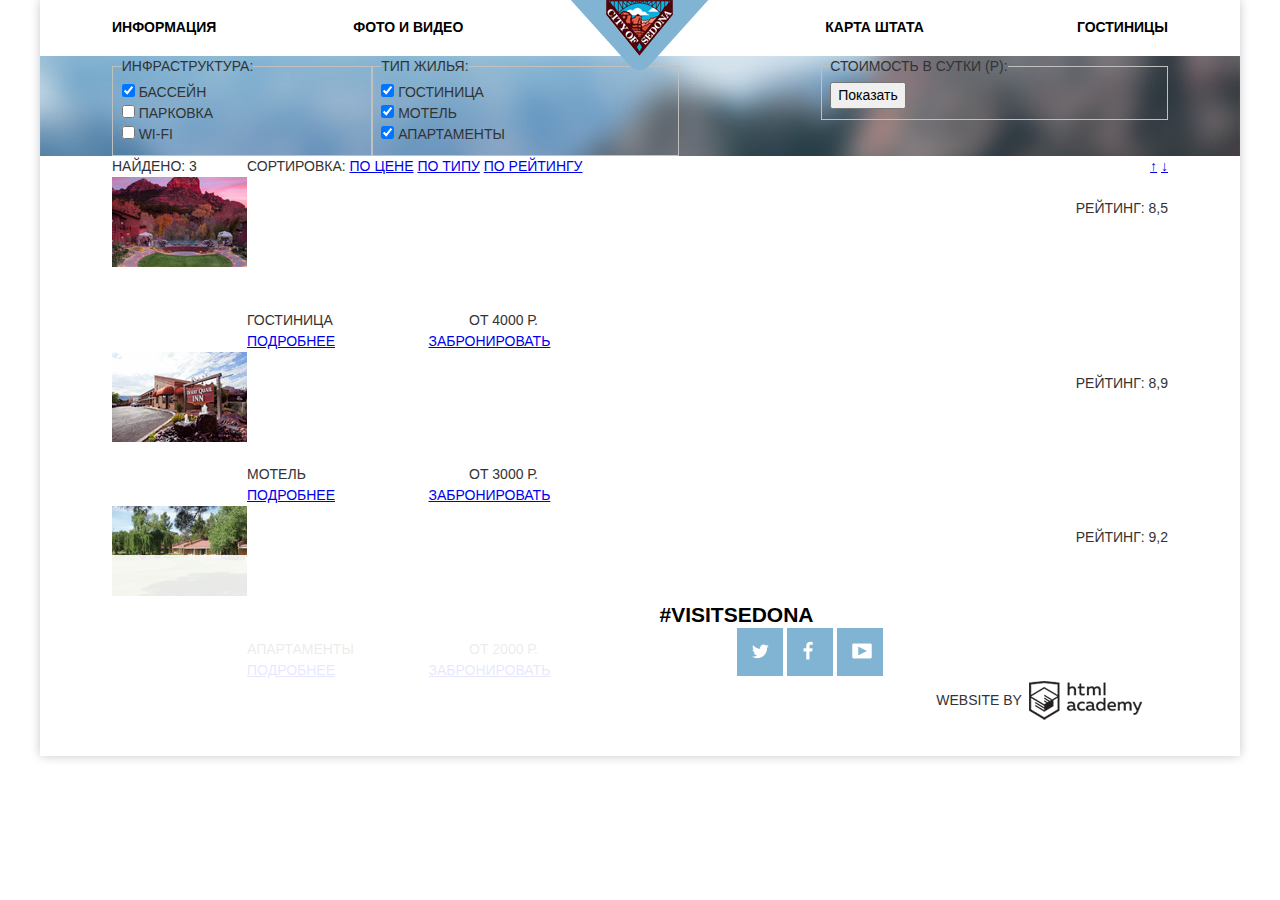
==== catalog.html @ a8415ebc "Декаративные элементы index.html" ====
<!DOCTYPE html>
<html lang="ru">
  <head>
    <meta charset="utf-8">
    <title>HTML Academy: Седона</title>
    <link rel="stylesheet" type="text/css" href="css/normalize.css">
    <link href="css/style.css" rel="stylesheet">
  </head>
  <body>
    <div class="main-container">
      <header class="main-header wrapper">
        <nav class="header-nav">
        	<ul class="clearfix">
        		<li><a href="#">Информация</a></li>
        		<li><a href="#">Фото и видео</a></li>
        		<li><a href="#">Карта штата</a></li>
        		<li><a href="#">Гостиницы</a></li>
        	</ul>
        	<div class="header-logo">
        		<a href="index.html"><img src="img/logo.png" width="138" height="70" alt="City of Sedona"></a>
        	</div>
        </nav>
      </header>
      <main class="main-menu">
        <form action="https://echo.htmlacademy.ru" method="get" class="form-search clearfix wrapper">
          <fieldset class="search-type search-type-structure">
            <legend class="seacrh-name">Инфраструктура:</legend>
            <ul class="search-list">
              <li>
                <input type="checkbox" name="pool" id="pool" checked>
                <label for="pool">Бассейн</label></li>
              <li>
                <input type="checkbox" name="parking" id="parking">
                <label for="parking">Парковка</label>
              </li>
              <li>
                <input type="checkbox" name="wi-fi" id="wi-fi">
                <label for="wi-fi">Wi-Fi</label>
              </li>
            </ul> 
          </fieldset>
          <fieldset class="search-type search-type-housing">
            <legend class="seacrh-name">Тип жилья:</legend>
            <ul class="search-list">
              <li>
                <input type="checkbox" name="hotel" id="hotel" checked>
                <label for="hotel">Гостиница</label></li>
              <li>
                <input type="checkbox" name="motel" id="motel" checked>
                <label for="motel">Мотель</label>
              </li>
              <li>
                <input type="checkbox" name="apartm" id="apartm" checked>
                <label for="apartm">Апартаменты</label>
              </li>
            </ul>
          </fieldset>
          <fieldset class="search-type search-type-cost">
            <legend class="seacrh-name">Стоимость в сутки (р):</legend>
            <input class="cost-btn" type="submit" value="Показать">
          </fieldset>
        </form>
        <div class="search-nav wrapper clearfix">
          <div class="search-sum">Найдено: 3</div>
          <div class="search-sort">
            <span class="sort">Сортировка:</span>
            <a href="#" class="active">По цене</a>
            <a href="#" class="not-active">По типу</a>
            <a href="#" class="not-active">По рейтингу</a>
          </div>
          <div class="search-sort-btn">
            <a href="#" class="sort-btn">&uarr;</a>
            <a href="#" class="sort-btn-active">&darr;</a>
          </div>
        </div>
        <div class="search-result">
          <article class="search-item clearfix wrapper">
            <div class="item-picture"><img src="img/amara-hotel.jpg" width="135" height="90" alt="Amara Resort & Spa"></div>
            <div class="item-description clearfix">
              <h3 class="title">Amara Resort & Spa</h3>
              <div class="item-type">Гостиница</div>
              <div class="item-cost">От 4000 р.</div>
              <a class="item-btn item-btn-more" href="#">Подробнее</a>
              <a class="item-btn item-btn-order" href="#">Забронировать</a>
            </div>
            <div class="search-rate">
              <div class="rate-sum">
                <img src="img/star.png" alt="">
                <img src="img/star.png" alt="">
                <img src="img/star.png" alt="">
                <img src="img/star.png" alt="">
              </div>
              <div class="rate-description">Рейтинг: 8,5</div>
            </div>
          </article>
          <article class="search-item clearfix wrapper">
            <div class="item-picture"><img src="img/desert-hotel.jpg" width="135" height="90" alt="Desert Quail Inn"></div>
            <div class="item-description clearfix">
              <h3 class="title">Desert Quail Inn</h3>
              <div class="item-type">Мотель</div>
              <div class="item-cost">От 3000 р.</div>
              <a class="item-btn item-btn-more" href="#">Подробнее</a>
              <a class="item-btn item-btn-order" href="#">Забронировать</a>
            </div>
            <div class="search-rate">
              <div class="rate-sum">
                <img src="img/star.png" alt="">
                <img src="img/star.png" alt="">
                <img src="img/star.png" alt="">
              </div>
              <div class="rate-description">Рейтинг: 8,9</div>
            </div>
          </article>
          <article class="search-item clearfix wrapper">
            <div class="item-picture"><img src="img/poco-hotel.jpg" width="135" height="90" alt="Villas at poco diablo"></div>
            <div class="item-description clearfix">
              <h3 class="title">Villas at poco diablo</h3>
              <div class="item-type">Апартаменты</div>
              <div class="item-cost">От 2000 р.</div>
              <a class="item-btn item-btn-more" href="#">Подробнее</a>
              <a class="item-btn item-btn-order" href="#">Забронировать</a>
            </div>
            <div class="search-rate">
              <div class="rate-sum">
                <img src="img/star.png" alt="">
                <img src="img/star.png" alt="">
              </div>
              <div class="rate-description">Рейтинг: 9,2</div>
            </div>
          </article>
        </div>
      </main>
      <footer class="main-footer clearfix">
        <section class="footer-contacts">
          <a href="#" class="contacts">#visitsedona</a>
        </section>
        <section class="footer-social">
          <a href="#" class="social-btn social-btn-tw">Twitter</a>
          <a href="#" class="social-btn social-btn-fb">Facebook</a>
          <a href="#" class="social-btn social-btn-yt">Youtube</a>
        </section>
        <section class="footer-copyright">
          <span class="copyright">website by</span>
          <a href="https://htmlacademy.ru/intensive/htmlcss" class="academy-logo">HTML Academy</a>
        </section>
      </footer>
    </div>
  </body>
</html>
---- css/style.css ----
body {
	min-width: 1200px;
	font-family: "PT Sans", "Arial", sans-serif;
	font-size: 14px;
	line-height: 21px;
	color: #333333;
	font-weight: 400;
	text-transform: uppercase;
}

/** {
	outline: 2px solid red;
}*/

.clearfix::after {
	content: "";
  display: table;
  clear: both;
}

.main-container {
	width: 1200px;
	margin: 0 auto;
	box-shadow: 0 0 10px 0 #c8c8c8;
}

.wrapper {
	padding-left: 72px;
	padding-right: 72px;
}

.header-nav {
	position: relative;
}

ul {
	list-style-type: none;
	margin: 0;
	padding: 0;
}

.header-nav li {
	float: left;
	width: 20%;
	padding-top: 17px;
	padding-bottom: 18px;
	font-weight: 700;
	box-sizing: border-box;
}

.header-nav li:nth-child(2) {
	margin-right: 20%;
	padding-left: 30px;
}

.header-nav li:nth-child(3) {
	text-align: right;
	padding-right: 33px;	
}

.header-nav li:last-child {
	float: right;
	text-align: right;	
}

.header-logo {
	position: absolute;
	top: 0;
	left: 50%;
	transform: translateX(-50%);
	z-index: 1;
}

.header-nav a {
	text-decoration: none;
	color: #000000;
}

.main-logo {
	position: relative;
	min-height: 508px;
	background-color: #6f94ba;
	background-image: url("../img/background-main.jpg");
	background-repeat: no-repeat;
	background-size: cover;
	background-position: 0 -55px;
	margin-bottom: 62px;
}

.main-logo::before {
	position: absolute;
	bottom: 0;
	left: 0;
	content: "";
	width: 100%;
	min-height: 57px;
	background-image: url("../img/background-fringing.png");
	background-repeat: no-repeat;
}

.main-title {
	font-size: 21px;
	line-height: 26px;
	color: #000000;
	font-weight: 700;
	text-align: center;
	padding-left: 382px;
	padding-right: 382px;
	margin: 0 0 29px 0;
}

.reasons {
	text-align: center;
	margin: 0 0 53px 0;
}

.feautures {
	text-align: center;
}

.title {
	margin-top: 47px;
	margin-bottom: 23px;
	padding-left: 125px;
	padding-right: 125px;
	font-size: 21px;
	color: #ffffff;
}

.town {
	background: #81b3d2;
}

.feauture-basic-town {
	float: left;
	width: 400px;
}

.basic-number {
	color: #ffffff;
}

.basic-descript {
	margin: 21px 0 0 0;
	padding-left: 60px;
	padding-right: 60px;
	color: #ffffff;
}

.picture-town {
	float: right;
	width: 800px;
}

.special {
	position: relative;
	margin-bottom: 68px;
}

.feauture-home p {
	padding-left: 73px;
	padding-right: 73px;
	margin: 0;
}

.feauture-home {
	float: left;
	width: 400px;
}

.feauture-home::before {
	position: absolute;
	top: 53px;
	left: 161px;
	content: "";
	width: 75px;
	height: 72px;
	background-image: url("../img/sprites.png");
	background-repeat: no-repeat;
	background-position: -201px -376px;
}

.title-black {
	color: #000000;
	margin-top: 155px;
	margin-bottom: 23px;
	font-size: 21px;
}

.feauture-food {
	float: left;
	width: 400px;
}

.feauture-food::before {
	position: absolute;
	top: 53px;
	left: 562px;
	content: "";
	width: 74px;
	height: 70px;
	background-image: url("../img/sprites.png");
	background-repeat: no-repeat;
	background-position: -200px -201px;
}

.feauture-souvenir {
	float: right;
	width: 400px;
}

.feauture-souvenir::before {
	position: absolute;
	top: 50px;
	right: 167px;
	content: "";
	width: 64px;
	height: 76px;
	background-image: url("../img/sprites.png");
	background-repeat: no-repeat;
	background-position: -501px -1px;
}

.mount {
	background: #81b3d2;
}

.picture-mount {
	float: left;
	width: 800px;
}

.feauture-basic-mount {
	float: right;
	width: 400px;
}

.feauture-basic-mount .basic-descript {
	padding-left: 45px;
	padding-right: 45px;
}

.row {
  background: #eeeeee;
}

.row .title-black {
	margin: 43px 0 21px 0;
	padding-left: 138px; 
	padding-right: 138px;
}

.row .feauture-descript {
	padding-left: 60px;
	padding-right: 61px;
	margin: 22px 0 58px 0;
}

.feauture-square{
	float: left;
	width: 400px;
}

.feauture-road {
	float: left;
	width: 400px;
}

.feauture-tourist {
	float: right;
	width: 400px;
}

.title-order {
	margin: 60px 0 29px 0;
}

.order {
	text-align: center;
	position: relative;
}

.order-descript {
	line-height: 23px;
	margin: 0;
	padding-left: 380px;
	padding-right: 380px;
}

.order-btn {
	display: block;
	position: absolute;
	top: 146px;
	left: 316px;
	padding-top: 33px;
	padding-bottom: 32px;
	text-decoration: none;
	font-size: 21px;
	background: #766357;
	color: #ffffff;
	width: 568px;
}

.order-form-choise {
	text-align: left;
	width: 572px;
	margin-left: -286px;
	position: absolute;
	top: 232px;
	left: 50%;
	box-sizing: border-box;
	padding: 56px 58px;
	background-color: #ffffff;
}

.order-form-choise fieldset {
	margin-left: 0;
	margin-right: 0;
	border: none;
	padding: 0;
}

.arrive {
	margin-bottom: 30px;
	position: relative;
}

.depart {
	margin-bottom: 30px;
	position: relative;
}

.form-label {
	display: inline-block;
	vertical-align: middle; 
}

.arrive .form-label,
.depart .form-label {
	margin-right: 20px;
}

.arrive input[id="date-arrive"],
.depart input[id="date-depart"] {
	width: 340px;
	padding: 6px 8px;
	box-sizing: border-box;
	text-transform: uppercase;
	background-color: #f2f2f2;
}

.btn-calendar {
	position: absolute;
	top: 0;
	right: 10px;
}

.order-form-search input {
	display: inline-block;
	vertical-align: middle;
	box-sizing: border-box;
}

.adult {
	position: relative;
	float: left;
	width: 55%;
}

.children {
	position: relative;
	float: right;
	width: 39%;
	margin-bottom: 54px; 
}

.adult input[id="adult"],
.children input[id="children"] {
	margin: 0;
	padding: 6px 8px;
	width: 117px;
	background-color: #f2f2f2;
	text-align: center;
	box-sizing: border-box;
}

.adult .form-label {
	margin-right: 40px;
}

.children .form-label {
	margin-right: 19px;
}

.btn-minus {
	position: absolute;
}

.adult .btn-minus {
	top: 0;
	left: 100px;
}

.btn-plus {
	top: 0;
	right: 0;
	position: absolute;
}

.btn {
	display: inline-block;
	vertical-align: top;
	line-height: 26px;
	width: 100%;
	border: none;
	padding: 17px 0;
	background-color: #81b3d2;
	color: #ffffff;
	font-size: 21px; 
	text-transform: uppercase;
}

.map {
	margin-top: 133px;
}

.main-footer {
	position: relative;
	margin-top: -126px;
	text-align: center;
	padding-right: 72px;
	padding-left: 72px;
	padding-top: 36px;
	padding-bottom: 36px; 
	box-sizing: border-box;
	background-color: rgba(255,255,255, 0.9);
}


.footer-contacts {
	float: left;
	width: 240px;
	padding-top: 13px;
  padding-left: 13px;
	margin-right: 87px;
	box-sizing: border-box;
}

.footer-contacts a {
	text-decoration: none;
	color: #000000;
	font-size: 21px;
	font-weight: 700;
}

.footer-social {
	float: left;
	width: 400px;	
}

.social-btn {
	display: inline-block;
	vertical-align: top;
	font-size: 0;
	width: 46px;
	height: 48px;
	background-color: #81b3d2;
}

.social-btn-tw {
	background-image: url("../img/sprites.png");
	background-repeat: no-repeat;
	background-position: 14px -185px;
}

.social-btn-fb {
	background-image: url("../img/sprites.png");
	background-repeat: no-repeat;
	background-position: 14px -138px;
}

.social-btn-yt {
	background-image: url("../img/sprites.png");
	background-repeat: no-repeat;
	background-position: 14px -236px;
}

.footer-copyright{
	float: right;
	width: 240px;
	padding-top: 5px;
  padding-right: 9px;
}

.copyright {
	margin-right: 3px;
}

.academy-logo {
	display: inline-block;
	vertical-align: middle;
	width: 113px;
	height: 39px;
	background-image: url("../img/sprites.png");
	background-repeat: no-repeat;
	background-position: -201px -101px;
	font-size: 0;
	text-decoration: none;
}

.item-description .title {
	text-align: left;
}

.title-order {
	font-family: PT Sans;
	font-size: 30px;
	line-height: 24px;
	color: #000000;
	font-weight: 700;
}

.form-search {
	background-color: #6f94ba;
	background-image: url("../img/filter-background.jpg");
	background-repeat: no-repeat;
	background-size: cover;
}

.search-type {
	margin: 0;
}

.search-type-structure {
	float: left;
	width: 240px;
}

.search-type-housing {
	float: left;
	width: 288px;
}

.search-type-cost {
	float: right;
	width: 328px;
}

.search-sum {
	float: left;
	width: 135px;
}

.search-sort {
	float: left;
	width: 363px;
}

.search-sort-btn {
	float: right;
	width: 241px;
	text-align: right;
}

.item-picture {
	float: left;
	width: 135px;
}

.item-description {
	float: left;
	width: 363px;
}

.search-rate {
	float: right;
	width: 241px;
}

.item-type {
	float: left;
	width: 111px;
}

.item-cost{
	float: right;
	width: 141px;
}

.item-btn {
	float: left;
	width: 50%;
}

.search-rate {
	text-align: right;
}
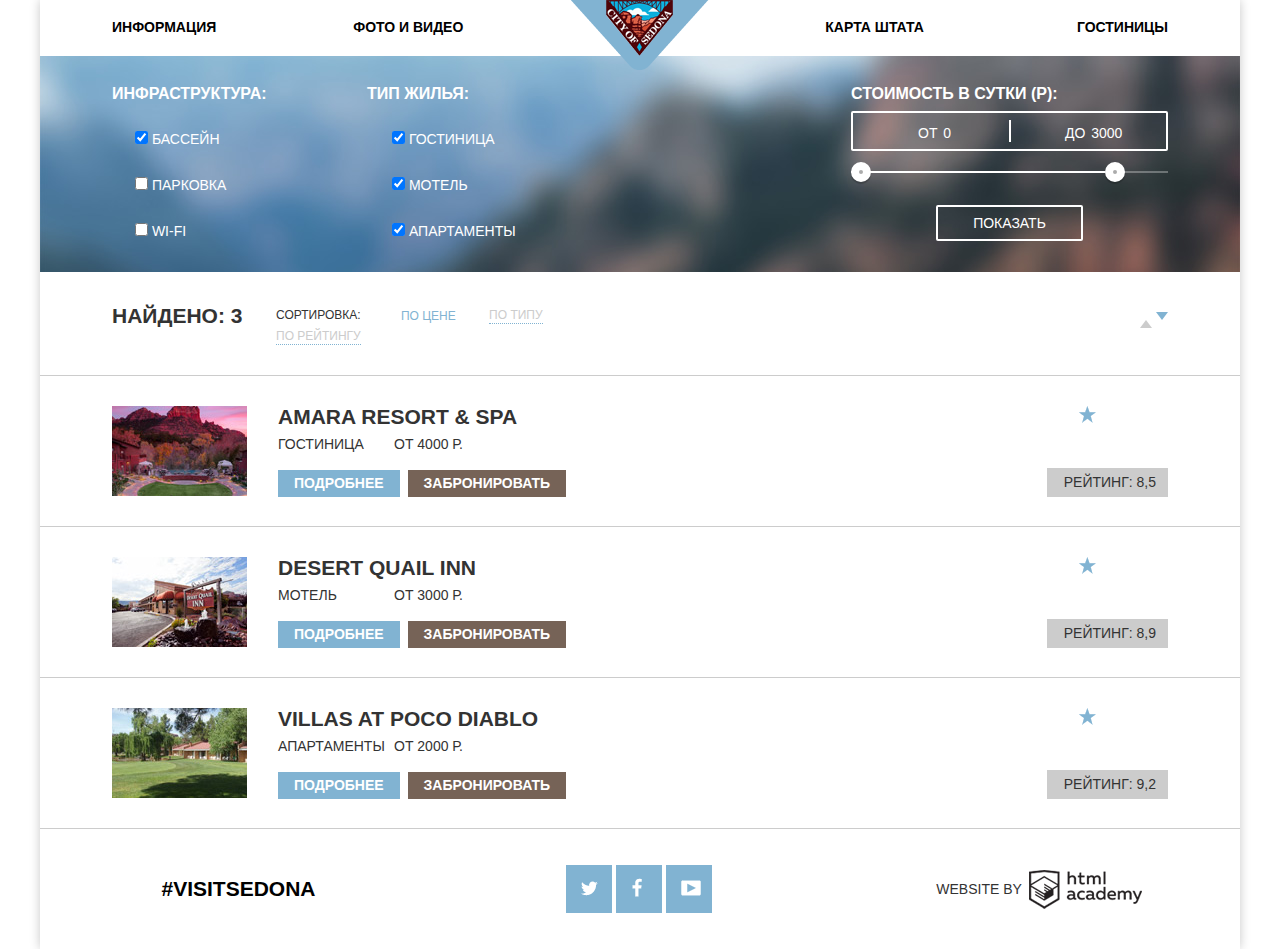
==== commit e517633f: "Больше декоративных элементов" ====
--- a/catalog.html
+++ b/catalog.html
@@ -24,7 +24,7 @@
       <main class="main-menu">
         <form action="https://echo.htmlacademy.ru" method="get" class="form-search clearfix wrapper">
           <fieldset class="search-type search-type-structure">
-            <legend class="seacrh-name">Инфраструктура:</legend>
+            <legend class="search-name">Инфраструктура:</legend>
             <ul class="search-list">
               <li>
                 <input type="checkbox" name="pool" id="pool" checked>
@@ -40,7 +40,7 @@
             </ul> 
           </fieldset>
           <fieldset class="search-type search-type-housing">
-            <legend class="seacrh-name">Тип жилья:</legend>
+            <legend class="search-name">Тип жилья:</legend>
             <ul class="search-list">
               <li>
                 <input type="checkbox" name="hotel" id="hotel" checked>
@@ -56,8 +56,19 @@
             </ul>
           </fieldset>
           <fieldset class="search-type search-type-cost">
-            <legend class="seacrh-name">Стоимость в сутки (р):</legend>
-            <input class="cost-btn" type="submit" value="Показать">
+            <legend class="search-name">Стоимость в сутки (р):</legend>
+            <div class="price-controls">
+              <label class="min-price">от <input type="text" name="min-price" value="0"></label>
+              <label class="max-price">до <input type="text" name="max-price" value="3000"></label>
+            </div>
+            <div class="range-controls">
+              <div class="scale">
+                <div class="bar"></div>
+              </div>
+              <div class="range-toggle range-toggle-min"></div>
+              <div class="range-toggle range-toggle-max"></div>
+            </div>
+            <button class="btn-transparent" type="submit">Показать</button>
           </fieldset>
         </form>
         <div class="search-nav wrapper clearfix">
@@ -69,68 +80,62 @@
             <a href="#" class="not-active">По рейтингу</a>
           </div>
           <div class="search-sort-btn">
-            <a href="#" class="sort-btn">&uarr;</a>
-            <a href="#" class="sort-btn-active">&darr;</a>
+            <a href="#" class="sort-btn-up">&uarr;</a>
+            <a href="#" class="sort-btn-down sort-btn-active">&darr;</a>
           </div>
         </div>
         <div class="search-result">
           <article class="search-item clearfix wrapper">
             <div class="item-picture"><img src="img/amara-hotel.jpg" width="135" height="90" alt="Amara Resort & Spa"></div>
             <div class="item-description clearfix">
-              <h3 class="title">Amara Resort & Spa</h3>
+              <h3 class="item-title">Amara Resort & Spa</h3>
               <div class="item-type">Гостиница</div>
               <div class="item-cost">От 4000 р.</div>
               <a class="item-btn item-btn-more" href="#">Подробнее</a>
               <a class="item-btn item-btn-order" href="#">Забронировать</a>
             </div>
             <div class="search-rate">
-              <div class="rate-sum">
-                <img src="img/star.png" alt="">
-                <img src="img/star.png" alt="">
-                <img src="img/star.png" alt="">
-                <img src="img/star.png" alt="">
+              <div class="rate-sum rate-sum-four"></div>
+              <div class="rate-description">
+                <span>Рейтинг: 8,5</span>
               </div>
-              <div class="rate-description">Рейтинг: 8,5</div>
             </div>
           </article>
           <article class="search-item clearfix wrapper">
             <div class="item-picture"><img src="img/desert-hotel.jpg" width="135" height="90" alt="Desert Quail Inn"></div>
             <div class="item-description clearfix">
-              <h3 class="title">Desert Quail Inn</h3>
+              <h3 class="item-title">Desert Quail Inn</h3>
               <div class="item-type">Мотель</div>
               <div class="item-cost">От 3000 р.</div>
               <a class="item-btn item-btn-more" href="#">Подробнее</a>
               <a class="item-btn item-btn-order" href="#">Забронировать</a>
             </div>
             <div class="search-rate">
-              <div class="rate-sum">
-                <img src="img/star.png" alt="">
-                <img src="img/star.png" alt="">
-                <img src="img/star.png" alt="">
+              <div class="rate-sum rate-sum-three"></div>
+              <div class="rate-description">
+                <span>Рейтинг: 8,9</span>
               </div>
-              <div class="rate-description">Рейтинг: 8,9</div>
             </div>
           </article>
           <article class="search-item clearfix wrapper">
             <div class="item-picture"><img src="img/poco-hotel.jpg" width="135" height="90" alt="Villas at poco diablo"></div>
             <div class="item-description clearfix">
-              <h3 class="title">Villas at poco diablo</h3>
+              <h3 class="item-title">Villas at poco diablo</h3>
               <div class="item-type">Апартаменты</div>
               <div class="item-cost">От 2000 р.</div>
               <a class="item-btn item-btn-more" href="#">Подробнее</a>
               <a class="item-btn item-btn-order" href="#">Забронировать</a>
             </div>
             <div class="search-rate">
-              <div class="rate-sum">
-                <img src="img/star.png" alt="">
-                <img src="img/star.png" alt="">
+              <div class="rate-sum rate-sum-two"></div>
+              <div class="rate-description">
+                <span>Рейтинг: 9,2</span>
               </div>
-              <div class="rate-description">Рейтинг: 9,2</div>
             </div>
           </article>
         </div>
       </main>
-      <footer class="main-footer clearfix">
+      <footer class="main-footer main-inner-footer clearfix">
         <section class="footer-contacts">
           <a href="#" class="contacts">#visitsedona</a>
         </section>
--- a/css/style.css
+++ b/css/style.css
@@ -6,6 +6,11 @@
 	color: #333333;
 	font-weight: 400;
 	text-transform: uppercase;
+}
+
+img {
+	max-width: 100%;
+	height: auto;
 }
 
 /** {
@@ -436,6 +441,9 @@
 	background-color: rgba(255,255,255, 0.9);
 }
 
+.main-inner-footer {
+	margin-top: 0;
+}
 
 .footer-contacts {
 	float: left;
@@ -521,19 +529,44 @@
 }
 
 .form-search {
+	padding-top: 27px;
+	padding-bottom: 30px;
 	background-color: #6f94ba;
 	background-image: url("../img/filter-background.jpg");
 	background-repeat: no-repeat;
 	background-size: cover;
+	color: #ffffff;
+
+}
+
+.search-name {
+	font-weight: 700;
+	font-size: 16px;
 }
 
 .search-type {
 	margin: 0;
+	padding: 0;
+	border: none;
+}
+
+.search-list {
+	padding-top: 25px;
+}
+
+.search-list li {
+	margin-bottom: 25px;
+	padding-left: 23px;
+}
+
+.search-list li:last-child {
+	margin-bottom: 0;
 }
 
 .search-type-structure {
 	float: left;
 	width: 240px;
+	margin-right: 15px;
 }
 
 .search-type-housing {
@@ -541,19 +574,63 @@
 	width: 288px;
 }
 
+.search-type-housing li {
+	padding-left: 25px;
+}
+
 .search-type-cost {
 	float: right;
-	width: 328px;
+	width: 317px;
+}
+
+.search-type-cost .search-name {
+	margin-bottom: 7px;
+}
+
+.search-nav {
+	padding-top: 33px;
+	padding-bottom: 28px;
 }
 
 .search-sum {
 	float: left;
 	width: 135px;
+	font-size: 21px;
+	font-weight: 700;
 }
 
 .search-sort {
 	float: left;
 	width: 363px;
+	font-size: 12px;
+	padding-left: 29px;
+}
+
+.sort {
+	display: inline-block;
+	vertical-align: middle;
+	margin-right: 37px;
+}
+
+.search-sort a {
+	display: inline-block;
+	vertical-align: middle;
+	text-decoration: none;
+	line-height: 1.2;
+	margin-right: 30px;
+}
+
+.search-sort a:last-of-type {
+	margin-right: 0;
+}
+
+.active {
+	color: #81b3d2;
+}
+
+.not-active {
+	color: #cccccc;
+	border-bottom: 1px dotted #81b3d2;
 }
 
 .search-sort-btn {
@@ -562,6 +639,30 @@
 	text-align: right;
 }
 
+.search-sort-btn a {
+	font-size: 0;
+}
+
+.sort-btn-up {
+	border: 6px solid transparent;	
+	border-bottom: 8px solid #cccccc;
+}
+
+.sort-btn-down {
+	border: 6px solid transparent;	
+	border-top: 8px solid #81b3d2;
+}
+
+.search-item {
+	padding-top: 30px;
+	padding-bottom: 24px;
+	border-top: 1px solid #cccccc;
+}
+
+.search-item:last-of-type {
+	border-bottom: 1px solid #cccccc;
+}
+
 .item-picture {
 	float: left;
 	width: 135px;
@@ -570,6 +671,13 @@
 .item-description {
 	float: left;
 	width: 363px;
+	padding-left: 31px;
+}
+
+.item-title {
+	font-size: 21px;
+	margin: 0;
+	margin-bottom: 7px;
 }
 
 .search-rate {
@@ -579,19 +687,192 @@
 
 .item-type {
 	float: left;
-	width: 111px;
+	width: 116px;
 }
 
 .item-cost{
-	float: right;
-	width: 141px;
+	float: left;
+	width: 180px;
+	margin-bottom: 15px;
 }
 
 .item-btn {
-	float: left;
-	width: 50%;
+	display: inline-block;
+	vertical-align: top;
+	text-decoration: none;
+	color: #ffffff;
+	font-weight: 700;
+	padding: 3px 16px;
+	margin-right: 4px;
+}
+
+.item-btn-more {
+	background-color: #81b3d2;
+}
+
+.item-btn-order {
+	background-color: #766357;
 }
 
 .search-rate {
 	text-align: right;
+}
+
+.rate-sum {
+	display: inline-block;
+	vertical-align: top;
+	min-height: 18px;
+	margin-bottom: 44px;
+}
+
+.rate-sum-four {
+	width: 89px; 
+	background-repeat: repeat-x; 
+	background-image: url(../img/sprites.png);
+	background-position: -1px -300px; 
+}
+
+.rate-sum-three {
+	width: 89px; 
+	background-repeat: repeat-x; 
+	background-image: url(../img/sprites.png);
+	background-position: -1px -300px; 
+}
+
+.rate-sum-two {
+	width: 89px; 
+	background-repeat: repeat-x; 
+	background-image: url(../img/sprites.png);
+	background-position: -1px -300px; 
+}
+
+.rate-description span {
+	display: inline-block;
+	vertical-align: top;
+	padding: 6px 12px 6px 17px;
+	line-height: 1.2;
+	background-color: #cccccc;
+}
+
+.price-controls {
+  position: relative;
+  
+  height: 36px;
+  margin-bottom: 20px;
+
+  font-size: 0;
+
+  border: 2px solid #ffffff;
+  border-radius: 2px;
+}
+
+.price-controls::after {
+  content: "";
+  position: absolute;
+  top: 50%;
+  left: 50%;
+
+  width: 2px;
+  height: 22px;
+
+  background: #ffffff;
+  transform: translate(-50%, -50%);
+}
+
+.price-controls label {
+  display: inline-block;
+
+  font-size: 14px;
+  line-height: 38px;
+  vertical-align: top;
+
+  cursor: pointer;
+}
+
+.price-controls .min-price {
+	width: 90px;
+  padding-left: 65px;
+}
+
+.price-controls .max-price {
+  width: 90px;
+  padding-left: 57px;
+}
+
+.price-controls input {
+  width: 50px;
+  margin: 0;
+
+  color: inherit;
+  font: inherit;
+
+  background: none;
+  border: none;
+}
+
+.range-controls {
+  position: relative;
+
+  margin-bottom: 32px;
+}
+
+.range-controls .scale {
+  height: 2px;
+
+  background: rgba(255, 255, 255, 0.3);
+}
+
+.range-controls .bar {
+  width: 80%;
+  height: 2px;
+
+  background: #ffffff;
+}
+
+.range-toggle {
+  position: absolute;
+  top: -9px;
+
+  width: 4px;
+  height: 4px;
+
+  background: #ababab;
+  border: 8px solid #ffffff;
+  border-radius: 50%;
+  box-shadow: 0 2px 1px 0 rgba(0, 1, 1, 0.2);
+  cursor: pointer;
+}
+
+.range-toggle:hover {
+  background: #1c4f80;
+}
+
+.range-toggle-min {
+  left: 0;
+}
+
+.range-toggle-max {
+  left: 80%;
+}
+
+.btn-transparent {
+  display: block;
+  margin: 0 auto;
+  padding: 6px 35px;
+
+  font-size: 14px;
+  line-height: 20px;
+  color: #ffffff;
+  text-transform: uppercase;
+
+  background: transparent;
+  border: 2px solid #ffffff;
+  border-radius: 2px;
+  cursor: pointer;
+}
+
+.btn-transparent:hover {
+  color: #000000;
+
+  background: #ffffff;
 }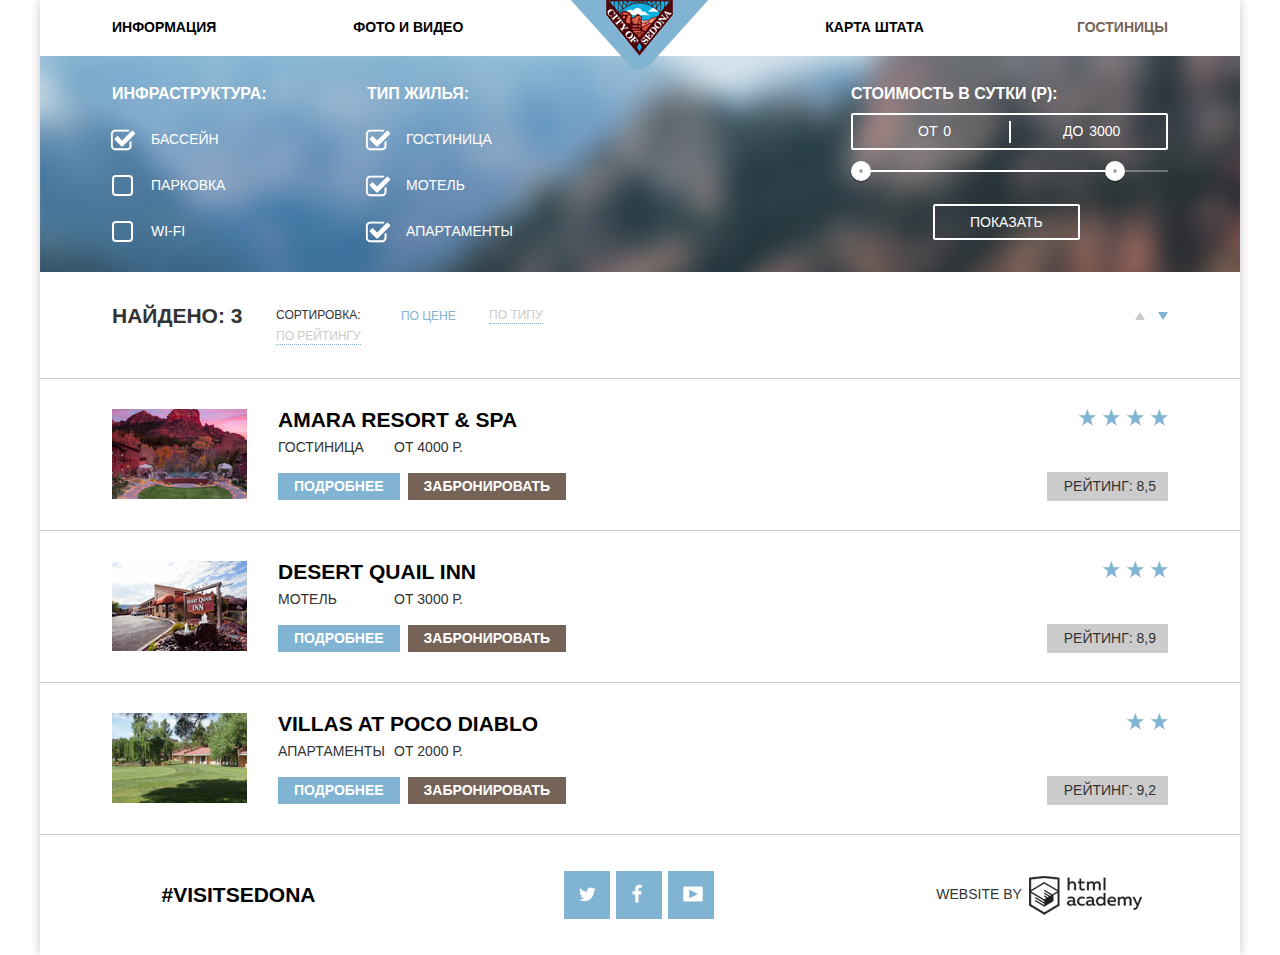
==== commit 5797cd9a: "Закончены декоративные элементы" ====
--- a/catalog.html
+++ b/catalog.html
@@ -14,7 +14,7 @@
         		<li><a href="#">Информация</a></li>
         		<li><a href="#">Фото и видео</a></li>
         		<li><a href="#">Карта штата</a></li>
-        		<li><a href="#">Гостиницы</a></li>
+        		<li><a class="active-link" href="#">Гостиницы</a></li>
         	</ul>
         	<div class="header-logo">
         		<a href="index.html"><img src="img/logo.png" width="138" height="70" alt="City of Sedona"></a>
@@ -88,14 +88,19 @@
           <article class="search-item clearfix wrapper">
             <div class="item-picture"><img src="img/amara-hotel.jpg" width="135" height="90" alt="Amara Resort & Spa"></div>
             <div class="item-description clearfix">
-              <h3 class="item-title">Amara Resort & Spa</h3>
+              <h3 class="item-title"><a href="#">Amara Resort & Spa</a></h3>
               <div class="item-type">Гостиница</div>
               <div class="item-cost">От 4000 р.</div>
               <a class="item-btn item-btn-more" href="#">Подробнее</a>
               <a class="item-btn item-btn-order" href="#">Забронировать</a>
             </div>
             <div class="search-rate">
-              <div class="rate-sum rate-sum-four"></div>
+              <div class="rate-sum rate-sum-four">
+                <img src="img/star.png" width="17px" height="17px" alt="Рейтинг">
+                <img src="img/star.png" width="17px" height="17px" alt="Рейтинг">
+                <img src="img/star.png" width="17px" height="17px" alt="Рейтинг">
+                <img src="img/star.png" width="17px" height="17px" alt="Рейтинг">
+              </div>
               <div class="rate-description">
                 <span>Рейтинг: 8,5</span>
               </div>
@@ -104,14 +109,18 @@
           <article class="search-item clearfix wrapper">
             <div class="item-picture"><img src="img/desert-hotel.jpg" width="135" height="90" alt="Desert Quail Inn"></div>
             <div class="item-description clearfix">
-              <h3 class="item-title">Desert Quail Inn</h3>
+              <h3 class="item-title"><a href="#">Desert Quail Inn</a></h3>
               <div class="item-type">Мотель</div>
               <div class="item-cost">От 3000 р.</div>
               <a class="item-btn item-btn-more" href="#">Подробнее</a>
               <a class="item-btn item-btn-order" href="#">Забронировать</a>
             </div>
             <div class="search-rate">
-              <div class="rate-sum rate-sum-three"></div>
+              <div class="rate-sum rate-sum-three">
+                <img src="img/star.png" width="17px" height="17px" alt="Рейтинг">
+                <img src="img/star.png" width="17px" height="17px" alt="Рейтинг">
+                <img src="img/star.png" width="17px" height="17px" alt="Рейтинг">
+              </div>
               <div class="rate-description">
                 <span>Рейтинг: 8,9</span>
               </div>
@@ -120,14 +129,17 @@
           <article class="search-item clearfix wrapper">
             <div class="item-picture"><img src="img/poco-hotel.jpg" width="135" height="90" alt="Villas at poco diablo"></div>
             <div class="item-description clearfix">
-              <h3 class="item-title">Villas at poco diablo</h3>
+              <h3 class="item-title"><a href="#">Villas at poco diablo</a></h3>
               <div class="item-type">Апартаменты</div>
               <div class="item-cost">От 2000 р.</div>
               <a class="item-btn item-btn-more" href="#">Подробнее</a>
               <a class="item-btn item-btn-order" href="#">Забронировать</a>
             </div>
             <div class="search-rate">
-              <div class="rate-sum rate-sum-two"></div>
+              <div class="rate-sum rate-sum-two">
+                <img src="img/star.png" width="17px" height="17px" alt="Рейтинг">
+                <img src="img/star.png" width="17px" height="17px" alt="Рейтинг">
+              </div>
               <div class="rate-description">
                 <span>Рейтинг: 9,2</span>
               </div>
--- a/css/style.css
+++ b/css/style.css
@@ -81,6 +81,18 @@
 	color: #000000;
 }
 
+.header-nav a:hover {
+	color: #81b3d2;
+}
+
+.header-nav a:active {
+	color: #cccccc;
+}
+
+.header-nav .active-link {
+	color: #766357;
+}
+
 .main-logo {
 	position: relative;
 	min-height: 508px;
@@ -89,7 +101,7 @@
 	background-repeat: no-repeat;
 	background-size: cover;
 	background-position: 0 -55px;
-	margin-bottom: 62px;
+	margin-bottom: 60px;
 }
 
 .main-logo::before {
@@ -116,7 +128,7 @@
 
 .reasons {
 	text-align: center;
-	margin: 0 0 53px 0;
+	margin: 0 0 55px 0;
 }
 
 .feautures {
@@ -157,26 +169,32 @@
 	width: 800px;
 }
 
+.picture-town img,
+.picture-mount img {
+	display: block;
+}
+
 .special {
-	position: relative;
 	margin-bottom: 68px;
 }
 
-.feauture-home p {
+.feauture-home .feauture-descript {
 	padding-left: 73px;
 	padding-right: 73px;
-	margin: 0;
 }
 
 .feauture-home {
-	float: left;
+	position: relative;
+	float: left;
+	padding-top: 139px;
 	width: 400px;
 }
 
 .feauture-home::before {
 	position: absolute;
-	top: 53px;
-	left: 161px;
+	top: 59px;
+	left: 50%;
+	margin-left: -38px;
 	content: "";
 	width: 75px;
 	height: 72px;
@@ -187,20 +205,26 @@
 
 .title-black {
 	color: #000000;
-	margin-top: 155px;
-	margin-bottom: 23px;
+	margin-bottom: 24px;
 	font-size: 21px;
 }
 
 .feauture-food {
-	float: left;
+	position: relative;
+	float: left;
+	padding-top: 139px;
 	width: 400px;
+}
+
+.feauture-food .feauture-descript {
+	padding: 0 55px;
 }
 
 .feauture-food::before {
 	position: absolute;
-	top: 53px;
-	left: 562px;
+	top: 59px;
+	left: 50%;
+	margin-left: -37px;
 	content: "";
 	width: 74px;
 	height: 70px;
@@ -210,14 +234,17 @@
 }
 
 .feauture-souvenir {
+	position: relative;
 	float: right;
+	padding-top: 139px;
 	width: 400px;
 }
 
 .feauture-souvenir::before {
 	position: absolute;
-	top: 50px;
-	right: 167px;
+	top: 56px;
+	left: 50%;
+	margin-left: -32px;
 	content: "";
 	width: 64px;
 	height: 76px;
@@ -226,6 +253,10 @@
 	background-position: -501px -1px;
 }
 
+.feauture-souvenir .feauture-descript {
+	padding: 0 60px;
+}
+
 .mount {
 	background: #81b3d2;
 }
@@ -240,6 +271,10 @@
 	width: 400px;
 }
 
+.feauture-basic-mount .title  {
+	padding: 0;
+}
+
 .feauture-basic-mount .basic-descript {
 	padding-left: 45px;
 	padding-right: 45px;
@@ -250,7 +285,7 @@
 }
 
 .row .title-black {
-	margin: 43px 0 21px 0;
+	margin: 47px 0 24px 0;
 	padding-left: 138px; 
 	padding-right: 138px;
 }
@@ -277,7 +312,7 @@
 }
 
 .title-order {
-	margin: 60px 0 29px 0;
+	margin: 56px 0 31px 0;
 }
 
 .order {
@@ -287,35 +322,32 @@
 
 .order-descript {
 	line-height: 23px;
-	margin: 0;
+	margin: 0 0 49px 0;
 	padding-left: 380px;
 	padding-right: 380px;
 }
 
 .order-btn {
-	display: block;
-	position: absolute;
-	top: 146px;
-	left: 316px;
-	padding-top: 33px;
-	padding-bottom: 32px;
+	display: inline-block;
+	vertical-align: middle;
 	text-decoration: none;
 	font-size: 21px;
 	background: #766357;
 	color: #ffffff;
-	width: 568px;
+	padding: 32px 137px;
 }
 
 .order-form-choise {
 	text-align: left;
-	width: 572px;
-	margin-left: -286px;
+	width: 568px;
+	margin-left: -284px;
 	position: absolute;
-	top: 232px;
+	top: 235px;
 	left: 50%;
 	box-sizing: border-box;
-	padding: 56px 58px;
+	padding: 56px 55px;
 	background-color: #ffffff;
+	box-shadow: 0 3px 10px 0 #a1a2a2;
 }
 
 .order-form-choise fieldset {
@@ -323,6 +355,31 @@
 	margin-right: 0;
 	border: none;
 	padding: 0;
+	font-size: 0;
+}
+
+.order-form-choise label {
+	font-size: 14px;
+	font-weight: 700;
+}
+
+.order-form-choise input {
+	display: inline-block;
+	vertical-align: middle;
+	box-sizing: border-box;
+	font-size: 14px; 
+	font-weight: 700;
+	border: none;
+	padding: 8px 11px;
+}
+
+.order-form-choise input[type="text"]:hover {
+	background-color: #ebebeb;
+}
+
+.order-form-choise input[type="text"]:focus {
+	background-color: #ffffff;
+	outline: 2px solid #e5e5e5;
 }
 
 .arrive {
@@ -331,24 +388,27 @@
 }
 
 .depart {
-	margin-bottom: 30px;
+	margin-bottom: 31px;
 	position: relative;
 }
 
 .form-label {
 	display: inline-block;
-	vertical-align: middle; 
-}
-
-.arrive .form-label,
+	vertical-align: middle;
+}
+
+.arrive .form-label {
+	margin-right: 21px;
+}
+
 .depart .form-label {
-	margin-right: 20px;
+	margin-right: 18px;
 }
 
 .arrive input[id="date-arrive"],
 .depart input[id="date-depart"] {
-	width: 340px;
-	padding: 6px 8px;
+	width: 348px;
+	padding: 8px 35px 8px 13px;
 	box-sizing: border-box;
 	text-transform: uppercase;
 	background-color: #f2f2f2;
@@ -356,8 +416,29 @@
 
 .btn-calendar {
 	position: absolute;
-	top: 0;
-	right: 10px;
+	top: 6px;
+	right: 9px;
+	background-image: url("../img/sprites.png");
+	background-repeat: no-repeat;
+	opacity: 0.3;
+	background-color: transparent;
+	background-position: 0 0;
+	cursor: pointer;
+}
+
+.btn-calendar:hover {
+	opacity: 1;
+}
+
+.btn-calendar:active {
+	border: none;
+	outline: none;
+	opacity: 1;
+	background-position: -1px -51px;
+}
+
+.btn-calendar:focus {
+	outline: none;
 }
 
 .order-form-search input {
@@ -376,14 +457,15 @@
 	position: relative;
 	float: right;
 	width: 39%;
-	margin-bottom: 54px; 
+	margin-bottom: 55px; 
 }
 
 .adult input[id="adult"],
 .children input[id="children"] {
+	display: block;
+	width: 100%;
 	margin: 0;
-	padding: 6px 8px;
-	width: 117px;
+	padding: 8px 30px;
 	background-color: #f2f2f2;
 	text-align: center;
 	box-sizing: border-box;
@@ -394,39 +476,118 @@
 }
 
 .children .form-label {
-	margin-right: 19px;
+	margin-right: 26px;
+}
+
+.form-field {
+	position: relative;
+	display: inline-block;
+	vertical-align: middle;
+	width: 114px;
 }
 
 .btn-minus {
 	position: absolute;
-}
-
-.adult .btn-minus {
 	top: 0;
-	left: 100px;
+	left: 0;
+	width: 38px;
+	height: 37px;
+	background-color: transparent;
+	font-size: 0;
+	border: none;
+	cursor: pointer; 
+	z-index: 9999;
+}
+
+.btn-minus::before {
+	display: block;
+  position: absolute;
+  top: 50%;
+  left: 50%;
+  margin-top: -1px;
+  margin-left: -5px;
+  content: "";
+  width: 11px;
+  height: 3px;
+  background-color: #a9a9a9;
 }
 
 .btn-plus {
+	position: absolute;
 	top: 0;
 	right: 0;
-	position: absolute;
+	width: 38px;
+	height: 37px;
+	background-color: transparent;
+	font-size: 0;
+	border: none;
+	cursor: pointer;
+	z-index: 9999;
+}
+
+.btn-plus::before,
+.btn-plus::after {
+	display: block;
+  position: absolute;
+  top: 50%;
+  left: 50%;
+  margin-top: -1px;
+  margin-left: -5px;
+  content: "";
+  width: 11px;
+  height: 3px;
+  background-color: #a9a9a9;
+}
+
+.btn-plus::after {
+	transform: rotate(90deg);
+}
+
+.btn-minus:hover::before,
+.btn-plus:hover::before,
+.btn-plus:hover::after {
+	background-color: #000000;
+}
+
+.btn-minus:active::before,
+.btn-plus:active::before,
+.btn-plus:active::after {
+	background-color: #81b3d2;
+}
+
+.btn-minus::before:active,
+.btn-plus::before:active,
+.btn-plus::after:active {
+	border: none;
+	outline: none;
+}
+
+.btn-minus::before:focus,
+.btn-plus::before:focus,
+.btn-plus::after:focus {
+	border: none;
+	outline: none;
 }
 
 .btn {
-	display: inline-block;
-	vertical-align: top;
 	line-height: 26px;
 	width: 100%;
 	border: none;
-	padding: 17px 0;
+	padding: 15px 0;
 	background-color: #81b3d2;
 	color: #ffffff;
 	font-size: 21px; 
 	text-transform: uppercase;
-}
-
-.map {
-	margin-top: 133px;
+	cursor: pointer;
+}
+
+.btn:hover {
+	background-color: #669ec0;
+}
+
+.btn:active {
+	background-color: #5496bd;
+	color: #88b6d1;
 }
 
 .main-footer {
@@ -469,12 +630,27 @@
 .social-btn {
 	display: inline-block;
 	vertical-align: top;
+	position: relative;
 	font-size: 0;
 	width: 46px;
 	height: 48px;
 	background-color: #81b3d2;
 }
 
+.social-btn:hover {
+	background-color: #669ec0;
+}
+
+.social-btn:active::before {
+	position: absolute;
+	content: "";
+	left: 0;
+	top: 0;
+	width: 100%;
+	height: 48px;
+	background-color: rgba(84, 150, 189, 0.6);
+}
+
 .social-btn-tw {
 	background-image: url("../img/sprites.png");
 	background-repeat: no-repeat;
@@ -482,6 +658,7 @@
 }
 
 .social-btn-fb {
+	margin: 0 2px;
 	background-image: url("../img/sprites.png");
 	background-repeat: no-repeat;
 	background-position: 14px -138px;
@@ -516,6 +693,14 @@
 	text-decoration: none;
 }
 
+.academy-logo:active {
+	opacity: 0.5;
+}
+
+.academy-logo:hover {
+	background-position: -201px 0;
+}
+
 .item-description .title {
 	text-align: left;
 }
@@ -536,7 +721,6 @@
 	background-repeat: no-repeat;
 	background-size: cover;
 	color: #ffffff;
-
 }
 
 .search-name {
@@ -556,7 +740,6 @@
 
 .search-list li {
 	margin-bottom: 25px;
-	padding-left: 23px;
 }
 
 .search-list li:last-child {
@@ -572,10 +755,6 @@
 .search-type-housing {
 	float: left;
 	width: 288px;
-}
-
-.search-type-housing li {
-	padding-left: 25px;
 }
 
 .search-type-cost {
@@ -584,12 +763,12 @@
 }
 
 .search-type-cost .search-name {
-	margin-bottom: 7px;
+	margin-bottom: 9px;
 }
 
 .search-nav {
 	padding-top: 33px;
-	padding-bottom: 28px;
+	padding-bottom: 31px;
 }
 
 .search-sum {
@@ -620,6 +799,16 @@
 	margin-right: 30px;
 }
 
+.search-sort a:hover {
+	color: #81b3d2;
+	border-bottom: 1px dotted #81b3d2;
+}
+
+.search-sort a:active {
+	color: #000000;
+	border: none;
+}
+
 .search-sort a:last-of-type {
 	margin-right: 0;
 }
@@ -644,18 +833,45 @@
 }
 
 .sort-btn-up {
-	border: 6px solid transparent;	
+	display: inline-block;
+	vertical-align: middle;
+	width: 0;
+	height: 0;
+	border-left: 5px solid transparent;
+	border-right: 5px solid transparent;
 	border-bottom: 8px solid #cccccc;
 }
 
+.sort-btn-up:hover {
+	border-bottom-color: #000000; 
+}
+
+.sort-btn-up:active {
+	border-bottom-color: #81b3d2; 
+}
+
 .sort-btn-down {
-	border: 6px solid transparent;	
+	display: inline-block;
+	vertical-align: middle;
+	width: 0;
+	height: 0;
+	border-left: 5px solid transparent;
+	border-right: 5px solid transparent;
 	border-top: 8px solid #81b3d2;
+	margin-left: 9px;
+}
+
+.sort-btn-down:hover {
+	border-top-color: #000000; 
+}
+
+.sort-btn-down:active {
+	border-top-color: #81b3d2; 
 }
 
 .search-item {
 	padding-top: 30px;
-	padding-bottom: 24px;
+	padding-bottom: 29px;
 	border-top: 1px solid #cccccc;
 }
 
@@ -666,6 +882,10 @@
 .item-picture {
 	float: left;
 	width: 135px;
+}
+
+.item-picture img {
+	display: block;
 }
 
 .item-description {
@@ -678,6 +898,19 @@
 	font-size: 21px;
 	margin: 0;
 	margin-bottom: 7px;
+}
+
+.item-title a {
+	text-decoration: none;
+	color: #000000;
+}
+
+.item-title a:hover {
+	color: #81b3d2;
+}
+
+.item-title a:active {
+	color: #cccccc;
 }
 
 .search-rate {
@@ -710,10 +943,28 @@
 	background-color: #81b3d2;
 }
 
+.item-btn-more:hover {
+	background-color: #669ec0;
+}
+
+.item-btn-more:active {
+  background-color: #5496bd;
+	color: #94b9d2;
+}
+
 .item-btn-order {
 	background-color: #766357;
 }
 
+.item-btn-order:hover {
+	background-color: #604e43;
+}
+
+.item-btn-order:active {
+  background-color: #503e33;
+	color: #857871;
+}
+
 .search-rate {
 	text-align: right;
 }
@@ -721,29 +972,13 @@
 .rate-sum {
 	display: inline-block;
 	vertical-align: top;
+	text-align: right;
 	min-height: 18px;
-	margin-bottom: 44px;
-}
-
-.rate-sum-four {
-	width: 89px; 
-	background-repeat: repeat-x; 
-	background-image: url(../img/sprites.png);
-	background-position: -1px -300px; 
-}
-
-.rate-sum-three {
-	width: 89px; 
-	background-repeat: repeat-x; 
-	background-image: url(../img/sprites.png);
-	background-position: -1px -300px; 
-}
-
-.rate-sum-two {
-	width: 89px; 
-	background-repeat: repeat-x; 
-	background-image: url(../img/sprites.png);
-	background-position: -1px -300px; 
+	margin-bottom: 40px;
+}
+
+.rate-sum img {
+	margin-left: 3px;
 }
 
 .rate-description span {
@@ -754,14 +989,59 @@
 	background-color: #cccccc;
 }
 
+/*кастомизация чекбоксов*/
+
+input[type="checkbox"] {
+	display: none;
+}
+
+input[type="checkbox"] + label {
+	display: block;
+	position: relative;
+	cursor: pointer;
+	padding-left: 39px;
+}
+
+input[type="checkbox"] + label::before {
+	content: "";
+	display: block;
+	width: 17px;
+	height: 17px;
+	border: 2px solid #ffffff;
+	border-radius: 4px;
+	background-color: transparent;
+	position: absolute;
+	cursor: pointer;
+	top: 0;
+	left: 0;
+}
+
+input[type="checkbox"]:checked + label::before {
+	content: "";
+	display: block;
+	position: absolute;
+	top: 0;
+	left: -2px;
+	background-image: url("../img/sprites.png");
+	background-repeat: no-repeat;
+	width: 26px;
+	height: 22px;
+	background-position: 0 -100px;
+	border: none;
+}
+input[type="checkbox"]:disabled + label,
+input[type="checkbox"]:disabled + label::before,
+input[type="checkbox"]:checked:disabled + label::before {
+	color: #6a6a6a;
+  cursor: default;
+}
+
+/*сложный фильтр*/
+
 .price-controls {
   position: relative;
-  
-  height: 36px;
   margin-bottom: 20px;
-
   font-size: 0;
-
   border: 2px solid #ffffff;
   border-radius: 2px;
 }
@@ -771,71 +1051,60 @@
   position: absolute;
   top: 50%;
   left: 50%;
-
   width: 2px;
   height: 22px;
-
   background: #ffffff;
   transform: translate(-50%, -50%);
 }
 
 .price-controls label {
   display: inline-block;
-
   font-size: 14px;
-  line-height: 38px;
+  line-height: 31px;
   vertical-align: top;
-
   cursor: pointer;
 }
 
-.price-controls .min-price {
-	width: 90px;
-  padding-left: 65px;
-}
-
+.price-controls .min-price,
 .price-controls .max-price {
   width: 90px;
-  padding-left: 57px;
+  padding-left: 65px;
+}
+
+.price-controls .max-price {
+  padding-left: 55px;
 }
 
 .price-controls input {
   width: 50px;
   margin: 0;
-
   color: inherit;
   font: inherit;
-
   background: none;
   border: none;
 }
 
 .range-controls {
   position: relative;
-
   margin-bottom: 32px;
 }
 
 .range-controls .scale {
   height: 2px;
-
   background: rgba(255, 255, 255, 0.3);
 }
 
 .range-controls .bar {
   width: 80%;
   height: 2px;
-
   background: #ffffff;
 }
 
 .range-toggle {
   position: absolute;
   top: -9px;
-
   width: 4px;
   height: 4px;
-
   background: #ababab;
   border: 8px solid #ffffff;
   border-radius: 50%;
@@ -857,14 +1126,12 @@
 
 .btn-transparent {
   display: block;
-  margin: 0 auto;
+  margin: 0 82px;
   padding: 6px 35px;
-
   font-size: 14px;
   line-height: 20px;
   color: #ffffff;
   text-transform: uppercase;
-
   background: transparent;
   border: 2px solid #ffffff;
   border-radius: 2px;
@@ -873,6 +1140,12 @@
 
 .btn-transparent:hover {
   color: #000000;
-
   background: #ffffff;
+}
+
+button,
+button:active,
+button:focus {
+	border: none;
+	outline: none;
 }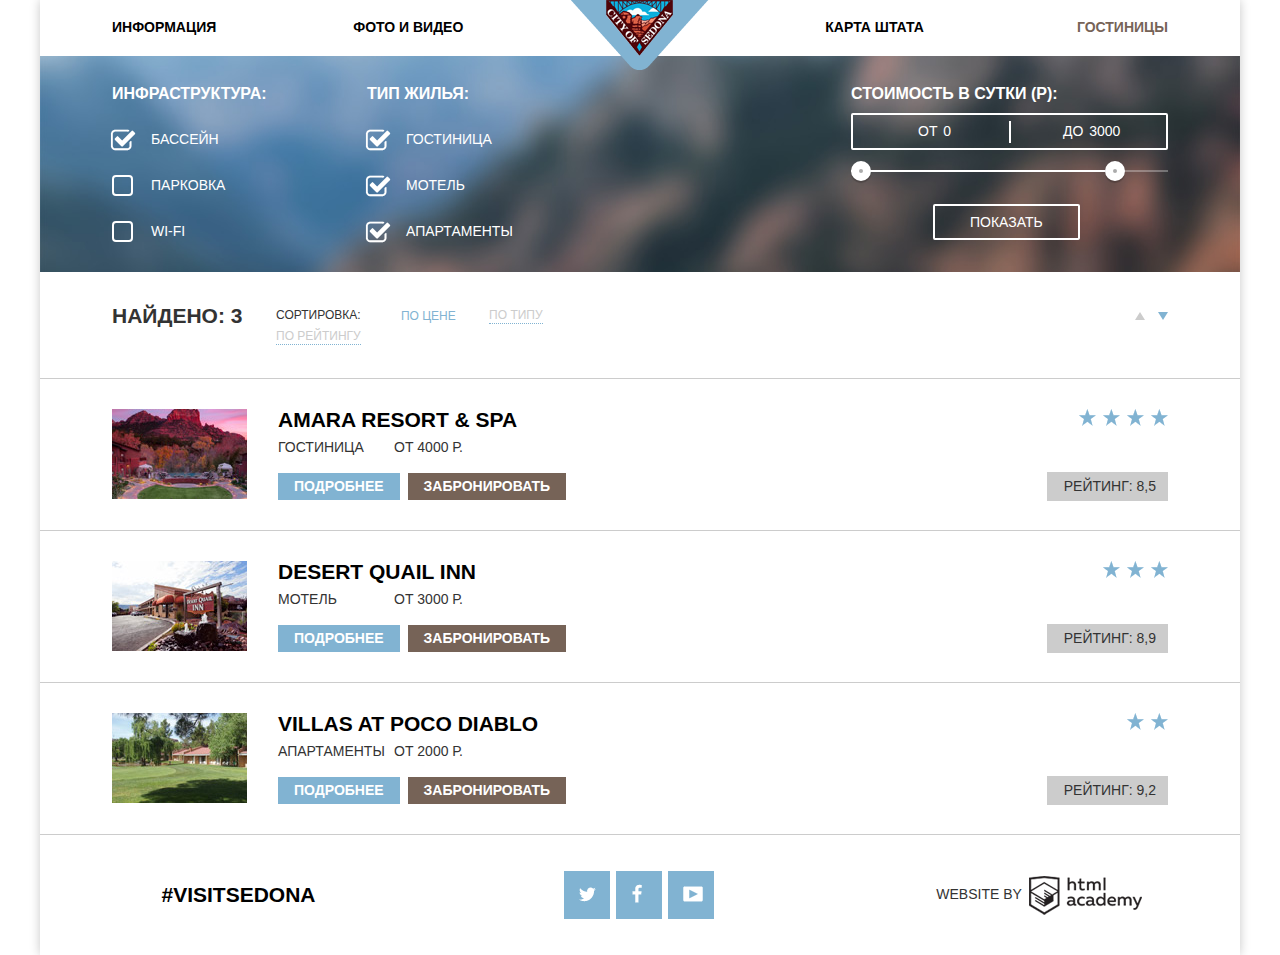
==== commit 76e73a39: "Добавлен js" ====
--- a/catalog.html
+++ b/catalog.html
@@ -88,7 +88,7 @@
           <article class="search-item clearfix wrapper">
             <div class="item-picture"><img src="img/amara-hotel.jpg" width="135" height="90" alt="Amara Resort & Spa"></div>
             <div class="item-description clearfix">
-              <h3 class="item-title"><a href="#">Amara Resort & Spa</a></h3>
+              <h3 class="item-title"><a href="#">Amara Resort &amp; Spa</a></h3>
               <div class="item-type">Гостиница</div>
               <div class="item-cost">От 4000 р.</div>
               <a class="item-btn item-btn-more" href="#">Подробнее</a>
@@ -96,10 +96,10 @@
             </div>
             <div class="search-rate">
               <div class="rate-sum rate-sum-four">
-                <img src="img/star.png" width="17px" height="17px" alt="Рейтинг">
-                <img src="img/star.png" width="17px" height="17px" alt="Рейтинг">
-                <img src="img/star.png" width="17px" height="17px" alt="Рейтинг">
-                <img src="img/star.png" width="17px" height="17px" alt="Рейтинг">
+                <img src="img/star.png" width="17" height="17" alt="Рейтинг">
+                <img src="img/star.png" width="17" height="17" alt="Рейтинг">
+                <img src="img/star.png" width="17" height="17" alt="Рейтинг">
+                <img src="img/star.png" width="17" height="17" alt="Рейтинг">
               </div>
               <div class="rate-description">
                 <span>Рейтинг: 8,5</span>
@@ -117,9 +117,9 @@
             </div>
             <div class="search-rate">
               <div class="rate-sum rate-sum-three">
-                <img src="img/star.png" width="17px" height="17px" alt="Рейтинг">
-                <img src="img/star.png" width="17px" height="17px" alt="Рейтинг">
-                <img src="img/star.png" width="17px" height="17px" alt="Рейтинг">
+                <img src="img/star.png" width="17" height="17" alt="Рейтинг">
+                <img src="img/star.png" width="17" height="17" alt="Рейтинг">
+                <img src="img/star.png" width="17" height="17" alt="Рейтинг">
               </div>
               <div class="rate-description">
                 <span>Рейтинг: 8,9</span>
@@ -137,8 +137,8 @@
             </div>
             <div class="search-rate">
               <div class="rate-sum rate-sum-two">
-                <img src="img/star.png" width="17px" height="17px" alt="Рейтинг">
-                <img src="img/star.png" width="17px" height="17px" alt="Рейтинг">
+                <img src="img/star.png" width="17" height="17" alt="Рейтинг">
+                <img src="img/star.png" width="17" height="17" alt="Рейтинг">
               </div>
               <div class="rate-description">
                 <span>Рейтинг: 9,2</span>
@@ -147,7 +147,7 @@
           </article>
         </div>
       </main>
-      <footer class="main-footer main-inner-footer clearfix">
+      <footer class="main-footer clearfix">
         <section class="footer-contacts">
           <a href="#" class="contacts">#visitsedona</a>
         </section>
--- a/css/style.css
+++ b/css/style.css
@@ -338,6 +338,11 @@
 }
 
 .order-form-choise {
+	display: none;
+}
+
+.order-form-choise-show {
+	display: block;
 	text-align: left;
 	width: 568px;
 	margin-left: -284px;
@@ -348,6 +353,8 @@
 	padding: 56px 55px;
 	background-color: #ffffff;
 	box-shadow: 0 3px 10px 0 #a1a2a2;
+	animation-name: bounce;
+	animation-duration: 0.6s;
 }
 
 .order-form-choise fieldset {
@@ -371,6 +378,10 @@
 	font-weight: 700;
 	border: none;
 	padding: 8px 11px;
+}
+
+.order-form-choise input[type="button"] {
+	font-size: 0;
 }
 
 .order-form-choise input[type="text"]:hover {
@@ -424,6 +435,7 @@
 	background-color: transparent;
 	background-position: 0 0;
 	cursor: pointer;
+	font-size: 0;
 }
 
 .btn-calendar:hover {
@@ -592,7 +604,6 @@
 
 .main-footer {
 	position: relative;
-	margin-top: -126px;
 	text-align: center;
 	padding-right: 72px;
 	padding-left: 72px;
@@ -600,10 +611,6 @@
 	padding-bottom: 36px; 
 	box-sizing: border-box;
 	background-color: rgba(255,255,255, 0.9);
-}
-
-.main-inner-footer {
-	margin-top: 0;
 }
 
 .footer-contacts {
@@ -720,6 +727,7 @@
 	background-image: url("../img/filter-background.jpg");
 	background-repeat: no-repeat;
 	background-size: cover;
+	background-position: 0 18%;
 	color: #ffffff;
 }
 
@@ -1148,4 +1156,34 @@
 button:focus {
 	border: none;
 	outline: none;
+}
+
+@keyframes bounce {
+	0% { transform: translateY(-100px); }
+	70% { transform: translateY(100px); }
+	90% { transform: translateY(-10px); }
+	100% { transform: translateY(0); }
+}
+
+@keyframes shake {
+	0%, 100% { transform: translateX(0); }
+	10%, 30%, 50%, 70%, 90% { transform: translateX(-10px); }
+	20%, 40%, 60%, 80% { transform: translateX(10px); }
+}
+
+.modal-error {
+	animation-name: shake;
+	animation-duration: 0.6s;
+}
+
+.map {
+	background: #f2f1ef url(../img/map.jpg) no-repeat center;
+	height: 473px;
+}
+
+.map iframe {
+	display: block;
+	border: none;
+	width: 100%;
+	height: 593px;
 }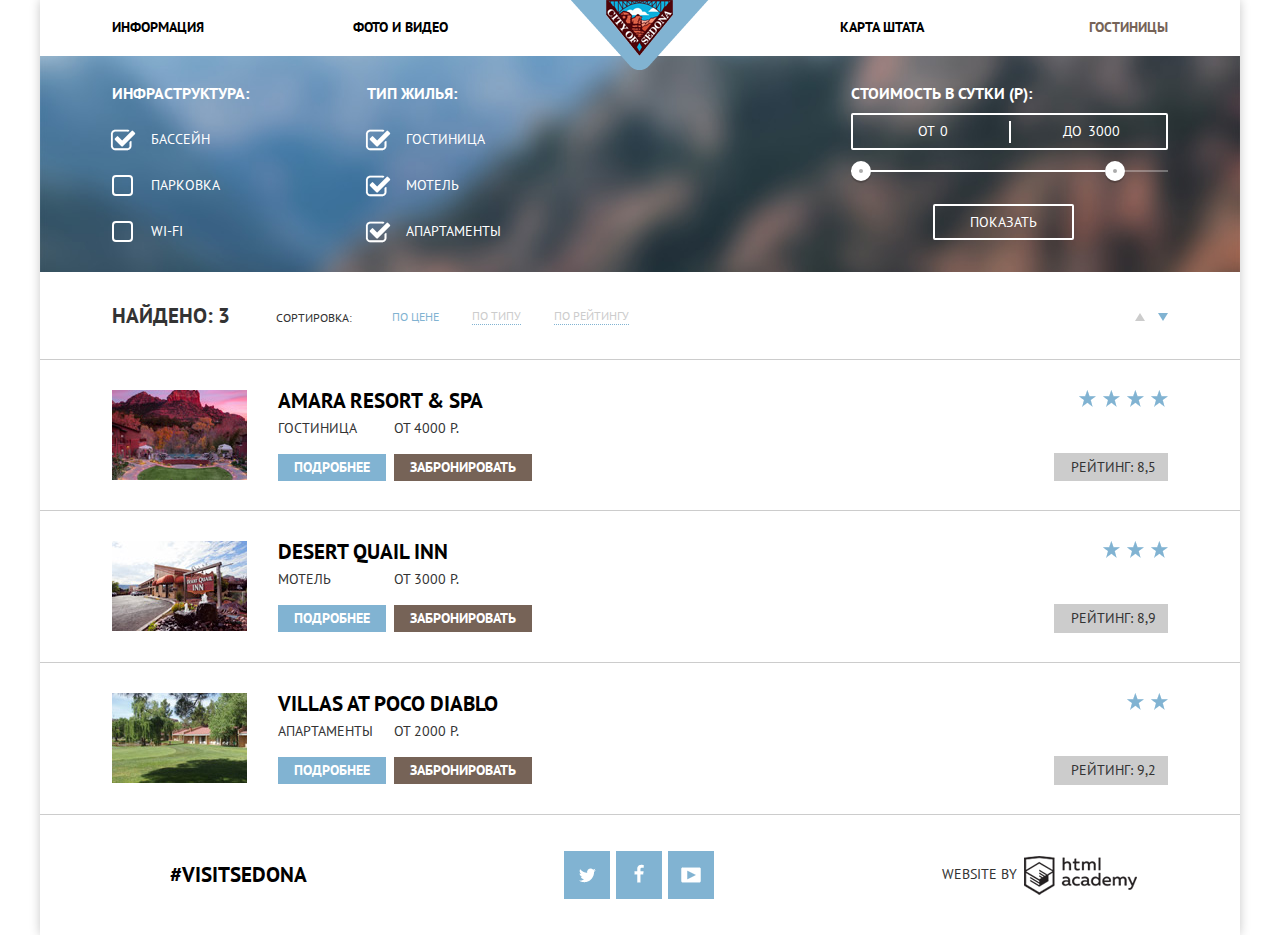
==== commit 156f52ce: "Первые поправки" ====
--- a/catalog.html
+++ b/catalog.html
@@ -3,6 +3,7 @@
   <head>
     <meta charset="utf-8">
     <title>HTML Academy: Седона</title>
+    <link href="https://fonts.googleapis.com/css?family=PT+Sans:400,700&amp;subset=cyrillic" rel="stylesheet">
     <link rel="stylesheet" type="text/css" href="css/normalize.css">
     <link href="css/style.css" rel="stylesheet">
   </head>
--- a/css/style.css
+++ b/css/style.css
@@ -322,9 +322,8 @@
 
 .order-descript {
 	line-height: 23px;
-	margin: 0 0 49px 0;
-	padding-left: 380px;
-	padding-right: 380px;
+	margin: 0 auto 49px;
+	max-width: 566px;
 }
 
 .order-btn {
@@ -368,6 +367,7 @@
 .order-form-choise label {
 	font-size: 14px;
 	font-weight: 700;
+	color: #000000;
 }
 
 .order-form-choise input {
@@ -378,10 +378,22 @@
 	font-weight: 700;
 	border: none;
 	padding: 8px 11px;
-}
-
-.order-form-choise input[type="button"] {
-	font-size: 0;
+	color: #000000;
+}
+
+::-webkit-input-placeholder {
+	opacity: 1;
+}
+
+::-moz-placeholder {
+	opacity: 1;
+}
+
+:-moz-placeholder {
+	opacity: 1;
+}
+:-ms-input-placeholder {
+	opacity: 1;
 }
 
 .order-form-choise input[type="text"]:hover {
@@ -428,7 +440,10 @@
 .btn-calendar {
 	position: absolute;
 	top: 6px;
-	right: 9px;
+	right: 5px;
+	width: 25px;
+	height: 25px;
+	border: none;
 	background-image: url("../img/sprites.png");
 	background-repeat: no-repeat;
 	opacity: 0.3;
@@ -567,16 +582,16 @@
 	background-color: #81b3d2;
 }
 
-.btn-minus::before:active,
-.btn-plus::before:active,
-.btn-plus::after:active {
+.btn-minus:active,
+.btn-plus:active,
+.btn-plus:active {
 	border: none;
 	outline: none;
 }
 
-.btn-minus::before:focus,
-.btn-plus::before:focus,
-.btn-plus::after:focus {
+.btn-minus:focus,
+.btn-plus:focus,
+.btn-plus:focus {
 	border: none;
 	outline: none;
 }
@@ -661,20 +676,20 @@
 .social-btn-tw {
 	background-image: url("../img/sprites.png");
 	background-repeat: no-repeat;
-	background-position: 14px -185px;
+	background-position: 14px -184px;
 }
 
 .social-btn-fb {
 	margin: 0 2px;
 	background-image: url("../img/sprites.png");
 	background-repeat: no-repeat;
-	background-position: 14px -138px;
+	background-position: 16px -138px;
 }
 
 .social-btn-yt {
 	background-image: url("../img/sprites.png");
 	background-repeat: no-repeat;
-	background-position: 14px -236px;
+	background-position: 12px -235px;
 }
 
 .footer-copyright{
@@ -700,12 +715,13 @@
 	text-decoration: none;
 }
 
-.academy-logo:active {
-	opacity: 0.5;
-}
-
 .academy-logo:hover {
 	background-position: -201px 0;
+}
+
+.academy-logo:active {
+	background-position: -201px -101px;
+	opacity: 0.5;
 }
 
 .item-description .title {
@@ -807,12 +823,12 @@
 	margin-right: 30px;
 }
 
-.search-sort a:hover {
+.search-sort .not-active:hover {
 	color: #81b3d2;
 	border-bottom: 1px dotted #81b3d2;
 }
 
-.search-sort a:active {
+.search-sort .not-active:active {
 	color: #000000;
 	border: none;
 }
@@ -1037,11 +1053,17 @@
 	background-position: 0 -100px;
 	border: none;
 }
-input[type="checkbox"]:disabled + label,
+
+
 input[type="checkbox"]:disabled + label::before,
 input[type="checkbox"]:checked:disabled + label::before {
+  cursor: default;
+  filter: brightness(40%);
+}
+
+input[type="checkbox"]:disabled + label {
 	color: #6a6a6a;
-  cursor: default;
+	cursor: default;
 }
 
 /*сложный фильтр*/
@@ -1151,10 +1173,8 @@
   background: #ffffff;
 }
 
-button,
-button:active,
-button:focus {
-	border: none;
+.btn-transparent:active,
+.btn-transparent:focus {
 	outline: none;
 }
 
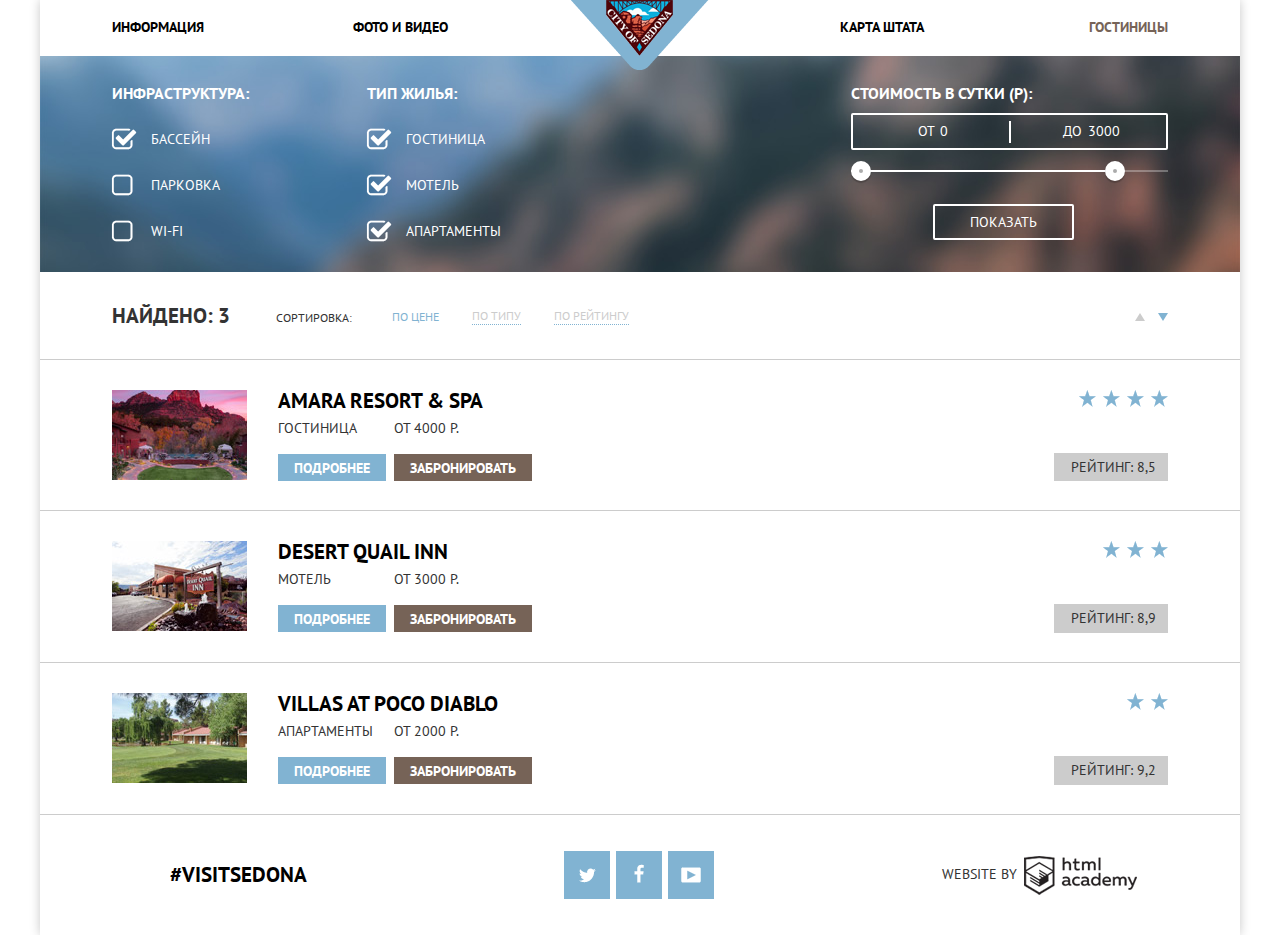
==== commit c32090ab: "Прогрессивное улучшение" ====
--- a/catalog.html
+++ b/catalog.html
@@ -5,7 +5,7 @@
     <title>HTML Academy: Седона</title>
     <link href="https://fonts.googleapis.com/css?family=PT+Sans:400,700&amp;subset=cyrillic" rel="stylesheet">
     <link rel="stylesheet" type="text/css" href="css/normalize.css">
-    <link href="css/style.css" rel="stylesheet">
+    <link href="css/style.min.css" rel="stylesheet">
   </head>
   <body>
     <div class="main-container">
--- a/css/style.min.css
+++ b/css/style.min.css
@@ -0,0 +1 @@
+body{min-width:1200px;font-family:"PT Sans","Arial",sans-serif;font-size:14px;line-height:21px;color:#333;font-weight:400;text-transform:uppercase}img{max-width:100%;height:auto}.clearfix::after{content:"";display:table;clear:both}.main-container{width:1200px;margin:0 auto;box-shadow:0 0 10px 0 #c8c8c8}.wrapper{padding-left:72px;padding-right:72px}.header-nav{position:relative}ul{list-style-type:none;margin:0;padding:0}.header-nav li{float:left;width:20%;padding-top:17px;padding-bottom:18px;font-weight:700;box-sizing:border-box}.header-nav li:nth-child(2){margin-right:20%;padding-left:30px}.header-nav li:nth-child(3){text-align:right;padding-right:33px}.header-nav li:last-child{float:right;text-align:right}.header-logo{position:absolute;top:0;left:50%;transform:translateX(-50%);z-index:1}.header-nav a{text-decoration:none;color:#000}.header-nav a:hover{color:#81b3d2}.header-nav a:active{color:#ccc}.header-nav .active-link{color:#766357}.main-logo{position:relative;min-height:508px;background-color:#6f94ba;background-image:url(../img/background-main.jpg);background-repeat:no-repeat;background-size:cover;background-position:0 -55px;margin-bottom:60px}.main-logo::before{position:absolute;bottom:0;left:0;content:"";width:100%;min-height:57px;background-image:url(../img/background-fringing.png);background-repeat:no-repeat}.main-title{font-size:21px;line-height:26px;color:#000;font-weight:700;text-align:center;padding-left:382px;padding-right:382px;margin:0 0 29px}.reasons{margin:0 0 55px}.feautures,.reasons{text-align:center}.title{margin-top:47px;margin-bottom:23px;padding-left:125px;padding-right:125px;font-size:21px;color:#fff}.town{background:#81b3d2}.feauture-basic-town{float:left;width:400px}.basic-number{color:#fff}.basic-descript{margin:21px 0 0;padding-left:60px;padding-right:60px;color:#fff}.picture-town{float:right;width:800px}.item-picture img,.picture-mount img,.picture-town img{display:block}.special{margin-bottom:68px}.feauture-home .feauture-descript{padding-left:73px;padding-right:73px}.feauture-home{position:relative;float:left;padding-top:139px;width:400px}.feauture-food::before,.feauture-home::before,.feauture-souvenir::before{position:absolute;top:59px;left:50%;margin-left:-38px;content:"";width:75px;height:72px;background-image:url(../img/sprites.png);background-repeat:no-repeat;background-position:-201px -376px}.title-black{color:#000;margin-bottom:24px;font-size:21px}.feauture-food,.feauture-souvenir{position:relative;float:left;padding-top:139px;width:400px}.feauture-food .feauture-descript{padding:0 55px}.feauture-food::before,.feauture-souvenir::before{margin-left:-37px;width:74px;height:70px;background-position:-200px -201px}.feauture-souvenir{float:right}.feauture-souvenir::before{top:56px;margin-left:-32px;width:64px;height:76px;background-position:-501px -1px}.feauture-souvenir .feauture-descript{padding:0 60px}.mount{background:#81b3d2}.picture-mount{float:left;width:800px}.feauture-basic-mount{float:right;width:400px}.feauture-basic-mount .title{padding:0}.feauture-basic-mount .basic-descript{padding-left:45px;padding-right:45px}.row{background:#eee}.row .title-black{margin:47px 0 24px;padding-left:138px;padding-right:138px}.row .feauture-descript{padding-left:60px;padding-right:61px;margin:22px 0 58px}.feauture-road,.feauture-square{float:left;width:400px}.feauture-tourist{float:right;width:400px}.title-order{margin:56px 0 31px}.order{text-align:center;position:relative}.order-descript{line-height:23px;margin:0 auto 49px;max-width:566px}.order-btn{display:inline-block;vertical-align:middle;text-decoration:none;font-size:21px;background:#766357;color:#fff;padding:32px 137px}.order-form-choise{display:none}.order-form-choise-show{display:block;text-align:left;width:568px;margin-left:-284px;position:absolute;top:235px;left:50%;box-sizing:border-box;padding:56px 55px;background-color:#fff;box-shadow:0 3px 10px 0 #a1a2a2;animation-name:bounce;animation-duration:.6s}.order-form-choise fieldset{margin-left:0;margin-right:0;border:0;padding:0;font-size:0}.order-form-choise input,.order-form-choise label{font-size:14px;font-weight:700;color:#000}.order-form-choise input{display:inline-block;vertical-align:middle;box-sizing:border-box;border:0;padding:8px 11px}::-webkit-input-placeholder{opacity:1}:-moz-placeholder,::-moz-placeholder{opacity:1}:-ms-input-placeholder{opacity:1}.order-form-choise input[type=text]:hover{background-color:#ebebeb}.order-form-choise input[type=text]:focus{background-color:#fff;outline:2px solid #e5e5e5}.arrive,.depart{margin-bottom:30px;position:relative}.depart{margin-bottom:31px}.form-label{display:inline-block;vertical-align:middle}.arrive .form-label,.depart .form-label{width:112px}.arrive input[id=date-arrive],.depart input[id=date-depart]{width:346px;padding:8px 35px 8px 13px;box-sizing:border-box;text-transform:uppercase;background-color:#f2f2f2}.btn-calendar{position:absolute;top:6px;right:5px;width:25px;height:25px;border:0;background-image:url(../img/sprites.png);background-repeat:no-repeat;opacity:.3;background-color:transparent;background-position:0 0;cursor:pointer;font-size:0}.btn-calendar:hover{opacity:1}.btn-calendar:active{border:0;outline:0;opacity:1;background-position:-1px -51px}.btn-calendar:focus{outline:0}.order-form-search input{display:inline-block;vertical-align:middle;box-sizing:border-box}.adult,.children{position:relative;float:left;width:55%}.children{float:right;width:39%;margin-bottom:55px}.adult input[id=adult],.children input[id=children]{display:block;width:100%;margin:0;padding:8px 30px;background-color:#f2f2f2;text-align:center;box-sizing:border-box}.adult .form-label{margin-right:40px}.children .form-label{margin-right:26px}.form-field{position:relative;display:inline-block;vertical-align:middle;width:114px}.btn-minus,.btn-plus{position:absolute;top:0;width:38px;height:37px;background-color:transparent;font-size:0;border:0;cursor:pointer;z-index:9999}.btn-minus{left:0}.btn-minus::before,.btn-plus::after,.btn-plus::before{display:block;position:absolute;top:50%;left:50%;margin-top:-1px;margin-left:-5px;content:"";width:11px;height:3px;background-color:#a9a9a9}.btn-plus{right:0}.btn-plus::after{transform:rotate(90deg)}.btn-minus:hover::before,.btn-plus:hover::after,.btn-plus:hover::before{background-color:#000}.btn-minus:active::before,.btn-plus:active::after,.btn-plus:active::before{background-color:#81b3d2}.btn-minus:active,.btn-plus:active{border:0;outline:0}.btn-minus:focus,.btn-plus:focus{border:0;outline:0}.btn{line-height:26px;width:100%;border:0;padding:15px 0;background-color:#81b3d2;color:#fff;font-size:21px;text-transform:uppercase;cursor:pointer}.btn:hover{background-color:#669ec0}.btn:active{background-color:#5496bd;color:#88b6d1}.main-footer{position:relative;text-align:center;padding:36px 72px;box-sizing:border-box;background-color:rgba(255,255,255,.9)}.footer-contacts{float:left;width:240px;padding-top:13px;padding-left:13px;margin-right:87px;box-sizing:border-box}.footer-contacts a{text-decoration:none;color:#000;font-size:21px;font-weight:700}.footer-social{float:left;width:400px}.social-btn{display:inline-block;vertical-align:top;position:relative;font-size:0;width:46px;height:48px;background-color:#81b3d2}.social-btn:hover{background-color:#669ec0}.social-btn:active::before{position:absolute;content:"";left:0;top:0;width:100%;height:48px;background-color:rgba(84,150,189,.6)}.social-btn-tw{background-position:14px -184px}.social-btn-fb,.social-btn-tw,.social-btn-yt{background-image:url(../img/sprites.png);background-repeat:no-repeat}.social-btn-fb{margin:0 2px;background-position:16px -138px}.social-btn-yt{background-position:12px -235px}.footer-copyright{float:right;width:240px;padding-top:5px;padding-right:9px}.copyright{margin-right:3px}.academy-logo{display:inline-block;vertical-align:middle;width:113px;height:39px;background-image:url(../img/sprites.png);background-repeat:no-repeat;background-position:-201px -101px;font-size:0;text-decoration:none}.academy-logo:hover{background-position:-201px 0}.academy-logo:active{background-position:-201px -101px;opacity:.5}.item-description .title{text-align:left}.title-order{font-family:PT Sans;font-size:30px;line-height:24px;color:#000;font-weight:700}.form-search{padding-top:27px;padding-bottom:30px;background-color:#6f94ba;background-image:url(../img/filter-background.jpg);background-repeat:no-repeat;background-size:cover;background-position:0 18%;color:#fff}.search-name{font-weight:700;font-size:16px}.search-type{margin:0;padding:0;border:0}.search-list{padding-top:25px}.search-list li{margin-bottom:25px}.search-list li:last-child{margin-bottom:0}.search-type-structure{float:left;width:240px;margin-right:15px}.search-type-housing{float:left;width:288px}.search-type-cost{float:right;width:317px}.search-type-cost .search-name{margin-bottom:9px}.search-nav{padding-top:33px;padding-bottom:31px}.search-sum{float:left;width:135px;font-size:21px;font-weight:700}.search-sort{float:left;width:363px;font-size:12px;padding-left:29px}.search-sort a,.sort{display:inline-block;vertical-align:middle;margin-right:37px}.search-sort a{text-decoration:none;line-height:1.2;margin-right:30px}.search-sort .not-active:hover{color:#81b3d2;border-bottom:1px dotted #81b3d2}.search-sort .not-active:active{color:#000;border:0}.search-sort a:last-of-type{margin-right:0}.active,.item-title a:hover{color:#81b3d2}.not-active{color:#ccc;border-bottom:1px dotted #81b3d2}.search-sort-btn{float:right;width:241px;text-align:right}.search-sort-btn a{font-size:0}.sort-btn-down,.sort-btn-up{display:inline-block;vertical-align:middle;width:0;height:0;border-left:5px solid transparent;border-right:5px solid transparent}.sort-btn-up{border-bottom:8px solid #ccc}.sort-btn-up:hover{border-bottom-color:#000}.sort-btn-up:active{border-bottom-color:#81b3d2}.sort-btn-down{border-top:8px solid #81b3d2;margin-left:9px}.sort-btn-down:hover{border-top-color:#000}.sort-btn-down:active{border-top-color:#81b3d2}.search-item{padding-top:30px;padding-bottom:29px;border-top:1px solid #ccc}.search-item:last-of-type{border-bottom:1px solid #ccc}.item-picture{float:left;width:135px}.item-description{float:left;width:363px;padding-left:31px}.item-title{font-size:21px;margin:0 0 7px}.item-title a{text-decoration:none;color:#000}.item-title a:active{color:#ccc}.search-rate{float:right;width:241px}.item-type{float:left;width:116px}.item-cost{float:left;width:180px;margin-bottom:15px}.item-btn{display:inline-block;vertical-align:top;text-decoration:none;color:#fff;font-weight:700;padding:4px 16px 2px;margin-right:4px}.item-btn-more{background-color:#81b3d2}.item-btn-more:hover{background-color:#669ec0}.item-btn-more:active{background-color:#5496bd;color:#94b9d2}.item-btn-order{background-color:#766357}.item-btn-order:hover{background-color:#604e43}.item-btn-order:active{background-color:#503e33;color:#857871}.search-rate{text-align:right}.rate-description span,.rate-sum{display:inline-block;vertical-align:top}.rate-sum{text-align:right;min-height:18px;margin-bottom:40px}.rate-sum img{margin-left:3px}.rate-description span{padding:6px 12px 6px 17px;line-height:1.2;background-color:#ccc}input[type=checkbox]{display:none}input[type=checkbox]+label{display:block;position:relative;cursor:pointer;padding-left:39px}input[type=checkbox]+label::before{content:"";display:block;position:absolute;top:-2px;left:-2px;width:27px;height:26px;background-image:url(../img/sprites.png);background-repeat:no-repeat;background-position:0 -350px;cursor:pointer}input[type=checkbox]:checked+label::before{content:"";display:block;position:absolute;top:-1px;left:-1px;background-image:url(../img/sprites.png);background-repeat:no-repeat;width:27px;height:26px;background-position:0 -100px;border:0}input[type=checkbox]:checked:disabled+label::before,input[type=checkbox]:disabled+label::before{cursor:default;filter:brightness(40%)}input[type=checkbox]:disabled+label{color:#6a6a6a;cursor:default}.price-controls{position:relative;margin-bottom:20px;font-size:0;border:2px solid #fff;border-radius:2px}.price-controls::after{content:"";position:absolute;top:50%;left:50%;width:2px;height:22px;background:#fff;transform:translate(-50%,-50%)}.price-controls label{display:inline-block;font-size:14px;line-height:31px;vertical-align:top;cursor:pointer}.price-controls .min-price{width:90px;padding-left:65px}.price-controls .max-price{width:90px;padding-left:55px}.price-controls input{width:50px;margin:0;color:inherit;font:inherit;background:0 0;border:0}.range-controls{position:relative;margin-bottom:32px}.range-controls .scale{height:2px;background:rgba(255,255,255,.3)}.range-controls .bar{width:80%;height:2px;background:#fff}.range-toggle{position:absolute;top:-9px;width:4px;height:4px;background:#ababab;border:8px solid #fff;border-radius:50%;box-shadow:0 2px 1px 0 rgba(0,1,1,.2);cursor:pointer}.range-toggle:hover{background:#1c4f80}.range-toggle-min{left:0}.range-toggle-max{left:80%}.btn-transparent{display:block;margin:0 82px;padding:6px 35px;font-size:14px;line-height:20px;color:#fff;text-transform:uppercase;background:0 0;border:2px solid #fff;border-radius:2px;cursor:pointer}.btn-transparent:hover{color:#000;background:#fff}.btn-transparent:active,.btn-transparent:focus{outline:0}@keyframes bounce{0%{transform:translateY(-100px)}70%{transform:translateY(100px)}90%{transform:translateY(-10px)}to{transform:translateY(0)}}@keyframes shake{0%,to{transform:translateX(0)}10%,30%,50%,70%,90%{transform:translateX(-10px)}20%,40%,60%,80%{transform:translateX(10px)}}.modal-error{animation-name:shake;animation-duration:.6s}.map{background:#f2f1ef url(../img/map.jpg) no-repeat center;height:473px}.map iframe{display:block;border:0;width:100%;height:593px}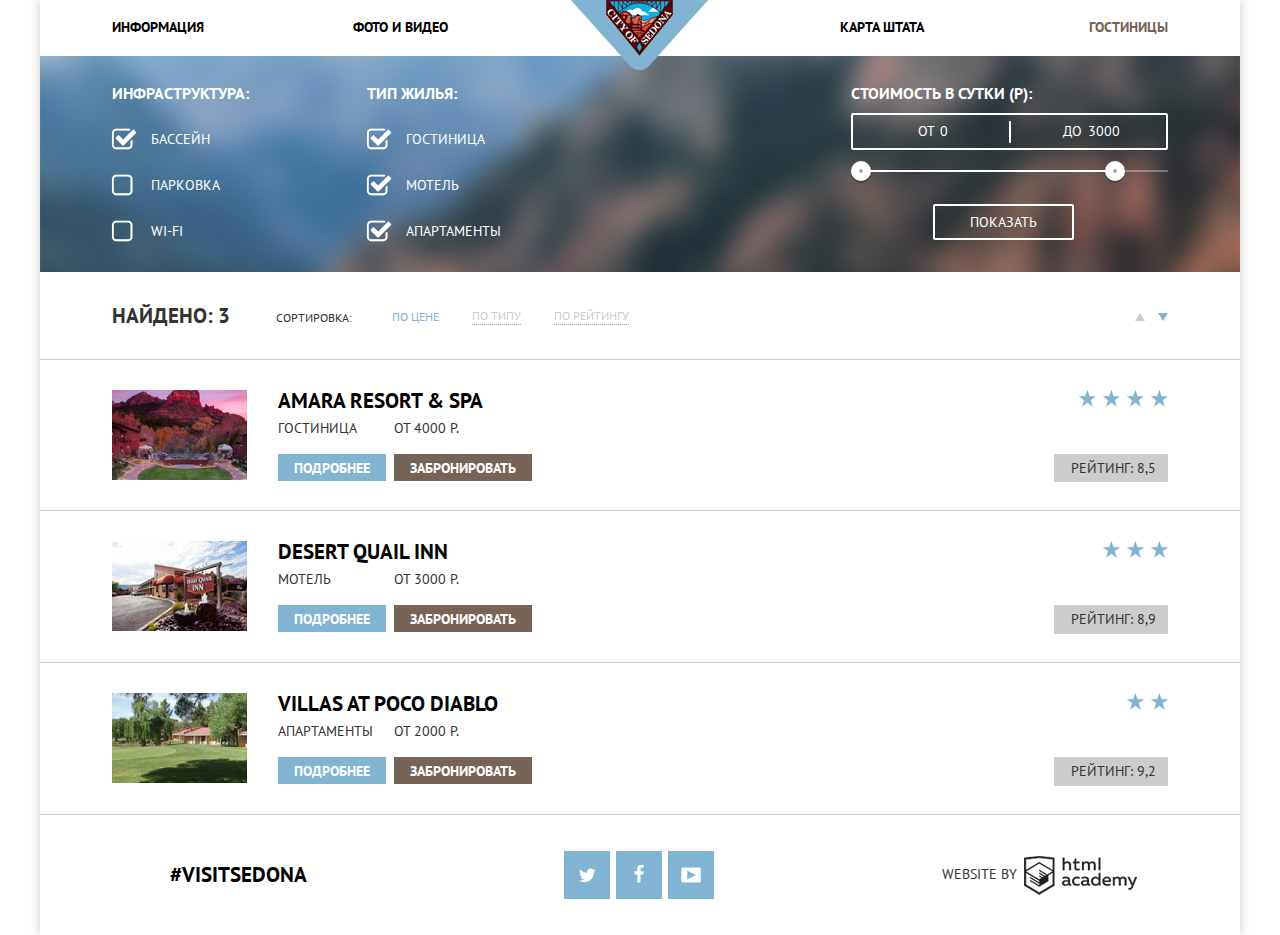
==== commit fdabc55b: "Исправлены доп критерии" ====
--- a/catalog.html
+++ b/catalog.html
@@ -17,9 +17,7 @@
         		<li><a href="#">Карта штата</a></li>
         		<li><a class="active-link" href="#">Гостиницы</a></li>
         	</ul>
-        	<div class="header-logo">
-        		<a href="index.html"><img src="img/logo.png" width="138" height="70" alt="City of Sedona"></a>
-        	</div>
+        	<a href="index.html" class="header-logo"><img src="img/logo.png" width="138" height="70" alt="City of Sedona"></a>
         </nav>
       </header>
       <main class="main-menu">
@@ -97,10 +95,10 @@
             </div>
             <div class="search-rate">
               <div class="rate-sum rate-sum-four">
-                <img src="img/star.png" width="17" height="17" alt="Рейтинг">
-                <img src="img/star.png" width="17" height="17" alt="Рейтинг">
-                <img src="img/star.png" width="17" height="17" alt="Рейтинг">
-                <img src="img/star.png" width="17" height="17" alt="Рейтинг">
+                <a href="#"><img src="img/star.png" width="17" height="17" alt="Рейтинг">Рейтинг</a>
+                <a href="#"><img src="img/star.png" width="17" height="17" alt="Рейтинг">Рейтинг</a>
+                <a href="#"><img src="img/star.png" width="17" height="17" alt="Рейтинг">Рейтинг</a>
+                <a href="#"><img src="img/star.png" width="17" height="17" alt="Рейтинг">Рейтинг</a>
               </div>
               <div class="rate-description">
                 <span>Рейтинг: 8,5</span>
@@ -118,9 +116,9 @@
             </div>
             <div class="search-rate">
               <div class="rate-sum rate-sum-three">
-                <img src="img/star.png" width="17" height="17" alt="Рейтинг">
-                <img src="img/star.png" width="17" height="17" alt="Рейтинг">
-                <img src="img/star.png" width="17" height="17" alt="Рейтинг">
+                <a href="#"><img src="img/star.png" width="17" height="17" alt="Рейтинг">Рейтинг</a>
+                <a href="#"><img src="img/star.png" width="17" height="17" alt="Рейтинг">Рейтинг</a>
+                <a href="#"><img src="img/star.png" width="17" height="17" alt="Рейтинг">Рейтинг</a>
               </div>
               <div class="rate-description">
                 <span>Рейтинг: 8,9</span>
@@ -138,8 +136,8 @@
             </div>
             <div class="search-rate">
               <div class="rate-sum rate-sum-two">
-                <img src="img/star.png" width="17" height="17" alt="Рейтинг">
-                <img src="img/star.png" width="17" height="17" alt="Рейтинг">
+                <a href="#"><img src="img/star.png" width="17" height="17" alt="Рейтинг">Рейтинг</a>
+                <a href="#"><img src="img/star.png" width="17" height="17" alt="Рейтинг">Рейтинг</a>
               </div>
               <div class="rate-description">
                 <span>Рейтинг: 9,2</span>
--- a/css/style.min.css
+++ b/css/style.min.css
@@ -1 +1 @@
-body{min-width:1200px;font-family:"PT Sans","Arial",sans-serif;font-size:14px;line-height:21px;color:#333;font-weight:400;text-transform:uppercase}img{max-width:100%;height:auto}.clearfix::after{content:"";display:table;clear:both}.main-container{width:1200px;margin:0 auto;box-shadow:0 0 10px 0 #c8c8c8}.wrapper{padding-left:72px;padding-right:72px}.header-nav{position:relative}ul{list-style-type:none;margin:0;padding:0}.header-nav li{float:left;width:20%;padding-top:17px;padding-bottom:18px;font-weight:700;box-sizing:border-box}.header-nav li:nth-child(2){margin-right:20%;padding-left:30px}.header-nav li:nth-child(3){text-align:right;padding-right:33px}.header-nav li:last-child{float:right;text-align:right}.header-logo{position:absolute;top:0;left:50%;transform:translateX(-50%);z-index:1}.header-nav a{text-decoration:none;color:#000}.header-nav a:hover{color:#81b3d2}.header-nav a:active{color:#ccc}.header-nav .active-link{color:#766357}.main-logo{position:relative;min-height:508px;background-color:#6f94ba;background-image:url(../img/background-main.jpg);background-repeat:no-repeat;background-size:cover;background-position:0 -55px;margin-bottom:60px}.main-logo::before{position:absolute;bottom:0;left:0;content:"";width:100%;min-height:57px;background-image:url(../img/background-fringing.png);background-repeat:no-repeat}.main-title{font-size:21px;line-height:26px;color:#000;font-weight:700;text-align:center;padding-left:382px;padding-right:382px;margin:0 0 29px}.reasons{margin:0 0 55px}.feautures,.reasons{text-align:center}.title{margin-top:47px;margin-bottom:23px;padding-left:125px;padding-right:125px;font-size:21px;color:#fff}.town{background:#81b3d2}.feauture-basic-town{float:left;width:400px}.basic-number{color:#fff}.basic-descript{margin:21px 0 0;padding-left:60px;padding-right:60px;color:#fff}.picture-town{float:right;width:800px}.item-picture img,.picture-mount img,.picture-town img{display:block}.special{margin-bottom:68px}.feauture-home .feauture-descript{padding-left:73px;padding-right:73px}.feauture-home{position:relative;float:left;padding-top:139px;width:400px}.feauture-food::before,.feauture-home::before,.feauture-souvenir::before{position:absolute;top:59px;left:50%;margin-left:-38px;content:"";width:75px;height:72px;background-image:url(../img/sprites.png);background-repeat:no-repeat;background-position:-201px -376px}.title-black{color:#000;margin-bottom:24px;font-size:21px}.feauture-food,.feauture-souvenir{position:relative;float:left;padding-top:139px;width:400px}.feauture-food .feauture-descript{padding:0 55px}.feauture-food::before,.feauture-souvenir::before{margin-left:-37px;width:74px;height:70px;background-position:-200px -201px}.feauture-souvenir{float:right}.feauture-souvenir::before{top:56px;margin-left:-32px;width:64px;height:76px;background-position:-501px -1px}.feauture-souvenir .feauture-descript{padding:0 60px}.mount{background:#81b3d2}.picture-mount{float:left;width:800px}.feauture-basic-mount{float:right;width:400px}.feauture-basic-mount .title{padding:0}.feauture-basic-mount .basic-descript{padding-left:45px;padding-right:45px}.row{background:#eee}.row .title-black{margin:47px 0 24px;padding-left:138px;padding-right:138px}.row .feauture-descript{padding-left:60px;padding-right:61px;margin:22px 0 58px}.feauture-road,.feauture-square{float:left;width:400px}.feauture-tourist{float:right;width:400px}.title-order{margin:56px 0 31px}.order{text-align:center;position:relative}.order-descript{line-height:23px;margin:0 auto 49px;max-width:566px}.order-btn{display:inline-block;vertical-align:middle;text-decoration:none;font-size:21px;background:#766357;color:#fff;padding:32px 137px}.order-form-choise{display:none}.order-form-choise-show{display:block;text-align:left;width:568px;margin-left:-284px;position:absolute;top:235px;left:50%;box-sizing:border-box;padding:56px 55px;background-color:#fff;box-shadow:0 3px 10px 0 #a1a2a2;animation-name:bounce;animation-duration:.6s}.order-form-choise fieldset{margin-left:0;margin-right:0;border:0;padding:0;font-size:0}.order-form-choise input,.order-form-choise label{font-size:14px;font-weight:700;color:#000}.order-form-choise input{display:inline-block;vertical-align:middle;box-sizing:border-box;border:0;padding:8px 11px}::-webkit-input-placeholder{opacity:1}:-moz-placeholder,::-moz-placeholder{opacity:1}:-ms-input-placeholder{opacity:1}.order-form-choise input[type=text]:hover{background-color:#ebebeb}.order-form-choise input[type=text]:focus{background-color:#fff;outline:2px solid #e5e5e5}.arrive,.depart{margin-bottom:30px;position:relative}.depart{margin-bottom:31px}.form-label{display:inline-block;vertical-align:middle}.arrive .form-label,.depart .form-label{width:112px}.arrive input[id=date-arrive],.depart input[id=date-depart]{width:346px;padding:8px 35px 8px 13px;box-sizing:border-box;text-transform:uppercase;background-color:#f2f2f2}.btn-calendar{position:absolute;top:6px;right:5px;width:25px;height:25px;border:0;background-image:url(../img/sprites.png);background-repeat:no-repeat;opacity:.3;background-color:transparent;background-position:0 0;cursor:pointer;font-size:0}.btn-calendar:hover{opacity:1}.btn-calendar:active{border:0;outline:0;opacity:1;background-position:-1px -51px}.btn-calendar:focus{outline:0}.order-form-search input{display:inline-block;vertical-align:middle;box-sizing:border-box}.adult,.children{position:relative;float:left;width:55%}.children{float:right;width:39%;margin-bottom:55px}.adult input[id=adult],.children input[id=children]{display:block;width:100%;margin:0;padding:8px 30px;background-color:#f2f2f2;text-align:center;box-sizing:border-box}.adult .form-label{margin-right:40px}.children .form-label{margin-right:26px}.form-field{position:relative;display:inline-block;vertical-align:middle;width:114px}.btn-minus,.btn-plus{position:absolute;top:0;width:38px;height:37px;background-color:transparent;font-size:0;border:0;cursor:pointer;z-index:9999}.btn-minus{left:0}.btn-minus::before,.btn-plus::after,.btn-plus::before{display:block;position:absolute;top:50%;left:50%;margin-top:-1px;margin-left:-5px;content:"";width:11px;height:3px;background-color:#a9a9a9}.btn-plus{right:0}.btn-plus::after{transform:rotate(90deg)}.btn-minus:hover::before,.btn-plus:hover::after,.btn-plus:hover::before{background-color:#000}.btn-minus:active::before,.btn-plus:active::after,.btn-plus:active::before{background-color:#81b3d2}.btn-minus:active,.btn-plus:active{border:0;outline:0}.btn-minus:focus,.btn-plus:focus{border:0;outline:0}.btn{line-height:26px;width:100%;border:0;padding:15px 0;background-color:#81b3d2;color:#fff;font-size:21px;text-transform:uppercase;cursor:pointer}.btn:hover{background-color:#669ec0}.btn:active{background-color:#5496bd;color:#88b6d1}.main-footer{position:relative;text-align:center;padding:36px 72px;box-sizing:border-box;background-color:rgba(255,255,255,.9)}.footer-contacts{float:left;width:240px;padding-top:13px;padding-left:13px;margin-right:87px;box-sizing:border-box}.footer-contacts a{text-decoration:none;color:#000;font-size:21px;font-weight:700}.footer-social{float:left;width:400px}.social-btn{display:inline-block;vertical-align:top;position:relative;font-size:0;width:46px;height:48px;background-color:#81b3d2}.social-btn:hover{background-color:#669ec0}.social-btn:active::before{position:absolute;content:"";left:0;top:0;width:100%;height:48px;background-color:rgba(84,150,189,.6)}.social-btn-tw{background-position:14px -184px}.social-btn-fb,.social-btn-tw,.social-btn-yt{background-image:url(../img/sprites.png);background-repeat:no-repeat}.social-btn-fb{margin:0 2px;background-position:16px -138px}.social-btn-yt{background-position:12px -235px}.footer-copyright{float:right;width:240px;padding-top:5px;padding-right:9px}.copyright{margin-right:3px}.academy-logo{display:inline-block;vertical-align:middle;width:113px;height:39px;background-image:url(../img/sprites.png);background-repeat:no-repeat;background-position:-201px -101px;font-size:0;text-decoration:none}.academy-logo:hover{background-position:-201px 0}.academy-logo:active{background-position:-201px -101px;opacity:.5}.item-description .title{text-align:left}.title-order{font-family:PT Sans;font-size:30px;line-height:24px;color:#000;font-weight:700}.form-search{padding-top:27px;padding-bottom:30px;background-color:#6f94ba;background-image:url(../img/filter-background.jpg);background-repeat:no-repeat;background-size:cover;background-position:0 18%;color:#fff}.search-name{font-weight:700;font-size:16px}.search-type{margin:0;padding:0;border:0}.search-list{padding-top:25px}.search-list li{margin-bottom:25px}.search-list li:last-child{margin-bottom:0}.search-type-structure{float:left;width:240px;margin-right:15px}.search-type-housing{float:left;width:288px}.search-type-cost{float:right;width:317px}.search-type-cost .search-name{margin-bottom:9px}.search-nav{padding-top:33px;padding-bottom:31px}.search-sum{float:left;width:135px;font-size:21px;font-weight:700}.search-sort{float:left;width:363px;font-size:12px;padding-left:29px}.search-sort a,.sort{display:inline-block;vertical-align:middle;margin-right:37px}.search-sort a{text-decoration:none;line-height:1.2;margin-right:30px}.search-sort .not-active:hover{color:#81b3d2;border-bottom:1px dotted #81b3d2}.search-sort .not-active:active{color:#000;border:0}.search-sort a:last-of-type{margin-right:0}.active,.item-title a:hover{color:#81b3d2}.not-active{color:#ccc;border-bottom:1px dotted #81b3d2}.search-sort-btn{float:right;width:241px;text-align:right}.search-sort-btn a{font-size:0}.sort-btn-down,.sort-btn-up{display:inline-block;vertical-align:middle;width:0;height:0;border-left:5px solid transparent;border-right:5px solid transparent}.sort-btn-up{border-bottom:8px solid #ccc}.sort-btn-up:hover{border-bottom-color:#000}.sort-btn-up:active{border-bottom-color:#81b3d2}.sort-btn-down{border-top:8px solid #81b3d2;margin-left:9px}.sort-btn-down:hover{border-top-color:#000}.sort-btn-down:active{border-top-color:#81b3d2}.search-item{padding-top:30px;padding-bottom:29px;border-top:1px solid #ccc}.search-item:last-of-type{border-bottom:1px solid #ccc}.item-picture{float:left;width:135px}.item-description{float:left;width:363px;padding-left:31px}.item-title{font-size:21px;margin:0 0 7px}.item-title a{text-decoration:none;color:#000}.item-title a:active{color:#ccc}.search-rate{float:right;width:241px}.item-type{float:left;width:116px}.item-cost{float:left;width:180px;margin-bottom:15px}.item-btn{display:inline-block;vertical-align:top;text-decoration:none;color:#fff;font-weight:700;padding:4px 16px 2px;margin-right:4px}.item-btn-more{background-color:#81b3d2}.item-btn-more:hover{background-color:#669ec0}.item-btn-more:active{background-color:#5496bd;color:#94b9d2}.item-btn-order{background-color:#766357}.item-btn-order:hover{background-color:#604e43}.item-btn-order:active{background-color:#503e33;color:#857871}.search-rate{text-align:right}.rate-description span,.rate-sum{display:inline-block;vertical-align:top}.rate-sum{text-align:right;min-height:18px;margin-bottom:40px}.rate-sum img{margin-left:3px}.rate-description span{padding:6px 12px 6px 17px;line-height:1.2;background-color:#ccc}input[type=checkbox]{display:none}input[type=checkbox]+label{display:block;position:relative;cursor:pointer;padding-left:39px}input[type=checkbox]+label::before{content:"";display:block;position:absolute;top:-2px;left:-2px;width:27px;height:26px;background-image:url(../img/sprites.png);background-repeat:no-repeat;background-position:0 -350px;cursor:pointer}input[type=checkbox]:checked+label::before{content:"";display:block;position:absolute;top:-1px;left:-1px;background-image:url(../img/sprites.png);background-repeat:no-repeat;width:27px;height:26px;background-position:0 -100px;border:0}input[type=checkbox]:checked:disabled+label::before,input[type=checkbox]:disabled+label::before{cursor:default;filter:brightness(40%)}input[type=checkbox]:disabled+label{color:#6a6a6a;cursor:default}.price-controls{position:relative;margin-bottom:20px;font-size:0;border:2px solid #fff;border-radius:2px}.price-controls::after{content:"";position:absolute;top:50%;left:50%;width:2px;height:22px;background:#fff;transform:translate(-50%,-50%)}.price-controls label{display:inline-block;font-size:14px;line-height:31px;vertical-align:top;cursor:pointer}.price-controls .min-price{width:90px;padding-left:65px}.price-controls .max-price{width:90px;padding-left:55px}.price-controls input{width:50px;margin:0;color:inherit;font:inherit;background:0 0;border:0}.range-controls{position:relative;margin-bottom:32px}.range-controls .scale{height:2px;background:rgba(255,255,255,.3)}.range-controls .bar{width:80%;height:2px;background:#fff}.range-toggle{position:absolute;top:-9px;width:4px;height:4px;background:#ababab;border:8px solid #fff;border-radius:50%;box-shadow:0 2px 1px 0 rgba(0,1,1,.2);cursor:pointer}.range-toggle:hover{background:#1c4f80}.range-toggle-min{left:0}.range-toggle-max{left:80%}.btn-transparent{display:block;margin:0 82px;padding:6px 35px;font-size:14px;line-height:20px;color:#fff;text-transform:uppercase;background:0 0;border:2px solid #fff;border-radius:2px;cursor:pointer}.btn-transparent:hover{color:#000;background:#fff}.btn-transparent:active,.btn-transparent:focus{outline:0}@keyframes bounce{0%{transform:translateY(-100px)}70%{transform:translateY(100px)}90%{transform:translateY(-10px)}to{transform:translateY(0)}}@keyframes shake{0%,to{transform:translateX(0)}10%,30%,50%,70%,90%{transform:translateX(-10px)}20%,40%,60%,80%{transform:translateX(10px)}}.modal-error{animation-name:shake;animation-duration:.6s}.map{background:#f2f1ef url(../img/map.jpg) no-repeat center;height:473px}.map iframe{display:block;border:0;width:100%;height:593px}+body{min-width:1200px;font-family:"PT Sans","Arial",sans-serif;font-size:14px;line-height:21px;color:#333;font-weight:400;text-transform:uppercase}img{max-width:100%;height:auto}.clearfix::after{content:"";display:table;clear:both}.main-container{width:1200px;margin:0 auto;box-shadow:0 0 10px 0 #c8c8c8}.wrapper{padding-left:72px;padding-right:72px}.header-nav{position:relative}.header-nav ul{list-style-type:none;margin:0;padding:0}.header-nav li{float:left;width:20%;padding-top:17px;padding-bottom:18px;font-weight:700;box-sizing:border-box}.header-nav li:nth-child(2){margin-right:20%;padding-left:30px}.header-nav li:nth-child(3){text-align:right;padding-right:33px}.header-nav li:last-child{float:right;text-align:right}.header-logo{position:absolute;top:0;left:50%;transform:translateX(-50%);z-index:1}.header-nav a{text-decoration:none;color:#000}.header-nav a:hover{color:#81b3d2}.header-nav a:active{color:#ccc}.header-nav .active-link,.header-nav .active-link:active,.header-nav .active-link:hover{color:#766357}.main-logo{position:relative;min-height:508px;background-color:#6f94ba;background-image:url(../img/background-main.jpg);background-repeat:no-repeat;background-size:cover;background-position:0 -55px;margin-bottom:60px}.main-logo::before{position:absolute;bottom:0;left:0;content:"";width:100%;min-height:57px;background-image:url(../img/background-fringing.png);background-repeat:no-repeat}.main-title{font-size:21px;line-height:26px;color:#000;font-weight:700;text-align:center;padding-left:382px;padding-right:382px;margin:0 0 29px}.reasons{margin:0 0 55px}.feautures,.reasons{text-align:center}.title{margin-top:47px;margin-bottom:23px;padding-left:125px;padding-right:125px;font-size:21px;color:#fff}.town{background:#81b3d2}.feauture-basic-town{float:left;width:400px}.basic-number{color:#fff}.basic-descript{margin:21px 0 0;padding-left:60px;padding-right:60px;color:#fff}.picture-town{float:right;width:800px}.item-picture img,.picture-mount img,.picture-town img{display:block}.special{margin-bottom:68px}.feauture-home .feauture-descript{padding-left:73px;padding-right:73px}.feauture-home{position:relative;float:left;padding-top:139px;width:400px}.feauture-food::before,.feauture-home::before,.feauture-souvenir::before{position:absolute;top:59px;left:50%;margin-left:-38px;content:"";width:75px;height:72px;background-image:url(../img/sprites.png);background-repeat:no-repeat;background-position:-201px -376px}.title-black{color:#000;margin-bottom:24px;font-size:21px}.feauture-food,.feauture-souvenir{position:relative;float:left;padding-top:139px;width:400px}.feauture-food .feauture-descript{padding:0 55px}.feauture-food::before,.feauture-souvenir::before{margin-left:-37px;width:74px;height:70px;background-position:-200px -201px}.feauture-souvenir{float:right}.feauture-souvenir::before{top:56px;margin-left:-32px;width:64px;height:76px;background-position:-501px -1px}.feauture-souvenir .feauture-descript{padding:0 60px}.mount{background:#81b3d2}.picture-mount{float:left;width:800px}.feauture-basic-mount{float:right;width:400px}.feauture-basic-mount .title{padding:0}.feauture-basic-mount .basic-descript{padding-left:45px;padding-right:45px}.row{background:#eee}.row .title-black{margin:47px 0 24px;padding-left:138px;padding-right:138px}.row .feauture-descript{padding-left:60px;padding-right:61px;margin:22px 0 58px}.feauture-road,.feauture-square{float:left;width:400px}.feauture-tourist{float:right;width:400px}.title-order{margin:56px 0 31px}.order{text-align:center;position:relative}.order-descript{line-height:23px;margin:0 auto 49px;max-width:566px}.order-btn{display:inline-block;vertical-align:middle;text-decoration:none;font-size:21px;background:#766357;color:#fff;padding:32px 137px}.order-form-choise{display:none}.order-form-choise-show{display:block;text-align:left;width:568px;margin-left:-284px;position:absolute;top:235px;left:50%;box-sizing:border-box;padding:56px 55px;background-color:#fff;box-shadow:0 3px 10px 0 #a1a2a2;animation-name:bounce;animation-duration:.6s}.order-form-choise fieldset{margin-left:0;margin-right:0;border:0;padding:0;font-size:0}.order-form-choise input,.order-form-choise label{font-size:14px;font-weight:700;color:#000}.order-form-choise input{display:inline-block;vertical-align:middle;box-sizing:border-box;border:0;padding:8px 11px}::-webkit-input-placeholder{opacity:1}:-moz-placeholder,::-moz-placeholder{opacity:1}:-ms-input-placeholder{opacity:1}.order-form-choise input[type=text]:hover{background-color:#ebebeb}.order-form-choise input[type=text]:focus{background-color:#fff;outline:2px solid #e5e5e5}.arrive,.depart{margin-bottom:30px;position:relative}.depart{margin-bottom:31px}.form-label{display:inline-block;vertical-align:middle}.arrive .form-label,.depart .form-label{width:112px}.arrive input[id=date-arrive],.depart input[id=date-depart]{width:346px;padding:8px 35px 8px 13px;box-sizing:border-box;text-transform:uppercase;background-color:#f2f2f2}.btn-calendar{position:absolute;top:6px;right:5px;width:25px;height:25px;border:0;background-image:url(../img/sprites.png);background-repeat:no-repeat;opacity:.3;background-color:transparent;background-position:0 0;cursor:pointer;font-size:0}.btn-calendar:hover{opacity:1}.btn-calendar:active{border:0;outline:0;opacity:1;background-position:-1px -51px}.btn-calendar:focus{outline:0}.order-form-search input{display:inline-block;vertical-align:middle;box-sizing:border-box}.adult,.children{position:relative;float:left;width:55%}.children{float:right;width:39%;margin-bottom:55px}.adult input[id=adult],.children input[id=children]{display:block;width:100%;margin:0;padding:8px 30px;background-color:#f2f2f2;text-align:center;box-sizing:border-box}.adult .form-label{margin-right:40px}.children .form-label{margin-right:26px}.form-field{position:relative;display:inline-block;vertical-align:middle;width:114px}.btn-minus,.btn-plus{position:absolute;top:0;width:38px;height:37px;background-color:transparent;font-size:0;border:0;cursor:pointer;z-index:9999}.btn-minus{left:0}.btn-minus::before,.btn-plus::after,.btn-plus::before{display:block;position:absolute;top:50%;left:50%;margin-top:-1px;margin-left:-5px;content:"";width:11px;height:3px;background-color:#a9a9a9}.btn-plus{right:0}.btn-plus::after{transform:rotate(90deg)}.btn-minus:hover::before,.btn-plus:hover::after,.btn-plus:hover::before{background-color:#000}.btn-minus:active::before,.btn-plus:active::after,.btn-plus:active::before{background-color:#81b3d2}.btn-minus:active,.btn-plus:active{border:0;outline:0}.btn-minus:focus,.btn-plus:focus{border:0;outline:0}.btn{line-height:26px;width:100%;border:0;padding:15px 0;background-color:#81b3d2;color:#fff;font-size:21px;text-transform:uppercase;cursor:pointer}.btn:hover{background-color:#669ec0}.btn:active{background-color:#5496bd;color:#88b6d1}.main-footer{position:relative;text-align:center;padding:36px 72px;box-sizing:border-box;background-color:rgba(255,255,255,.9)}.footer-contacts{float:left;width:240px;padding-top:13px;padding-left:13px;margin-right:87px;box-sizing:border-box}.footer-contacts a{text-decoration:none;color:#000;font-size:21px;font-weight:700}.footer-social{float:left;width:400px}.social-btn{display:inline-block;vertical-align:top;position:relative;font-size:0;width:46px;height:48px;background-color:#81b3d2}.social-btn:hover{background-color:#669ec0}.social-btn:active::before{position:absolute;content:"";left:0;top:0;width:100%;height:48px;background-color:rgba(84,150,189,.6)}.social-btn-tw{background-position:14px -184px}.social-btn-fb,.social-btn-tw,.social-btn-yt{background-image:url(../img/sprites.png);background-repeat:no-repeat}.social-btn-fb{margin:0 2px;background-position:16px -138px}.social-btn-yt{background-position:12px -235px}.footer-copyright{float:right;width:240px;padding-top:5px;padding-right:9px}.copyright{margin-right:3px}.academy-logo{display:inline-block;vertical-align:middle;width:113px;height:39px;background-image:url(../img/sprites.png);background-repeat:no-repeat;background-position:-201px -101px;font-size:0;text-decoration:none}.academy-logo:hover{background-position:-201px 0}.academy-logo:active{background-position:-201px -101px;opacity:.5}.item-description .title{text-align:left}.title-order{font-family:PT Sans;font-size:30px;line-height:24px;color:#000;font-weight:700}.form-search{padding-top:27px;padding-bottom:30px;background-color:#6f94ba;background-image:url(../img/filter-background.jpg);background-repeat:no-repeat;background-size:cover;background-position:0 18%;color:#fff}.search-name{font-weight:700;font-size:16px}.search-type{margin:0;padding:0;border:0}.search-list{list-style-type:none;padding:25px 0 0;margin:0}.search-list li{margin-bottom:25px}.search-list li:last-child{margin-bottom:0}.search-type-structure{float:left;width:240px;margin-right:15px}.search-type-housing{float:left;width:288px}.search-type-cost{float:right;width:317px}.search-type-cost .search-name{margin-bottom:9px}.search-nav{padding-top:33px;padding-bottom:31px}.search-sum{float:left;width:135px;font-size:21px;font-weight:700}.search-sort{float:left;width:363px;font-size:12px;padding-left:29px}.search-sort a,.sort{display:inline-block;vertical-align:middle;margin-right:37px}.search-sort a{text-decoration:none;line-height:1.2;margin-right:30px}.search-sort .not-active:hover{color:#81b3d2;border-bottom:1px dotted #81b3d2}.search-sort .not-active:active{color:#000;border:0}.search-sort a:last-of-type{margin-right:0}.active,.item-title a:hover{color:#81b3d2}.not-active{color:#ccc;border-bottom:1px dotted #81b3d2}.search-sort-btn{float:right;width:241px;text-align:right}.search-sort-btn a{font-size:0}.sort-btn-down,.sort-btn-up{display:inline-block;vertical-align:middle;width:0;height:0;border-left:5px solid transparent;border-right:5px solid transparent}.sort-btn-up{border-bottom:8px solid #ccc}.sort-btn-up:hover{border-bottom-color:#000}.sort-btn-up:active{border-bottom-color:#81b3d2}.sort-btn-down{border-top:8px solid #81b3d2;margin-left:9px}.search-item{padding-top:30px;padding-bottom:28px;border-top:1px solid #ccc}.search-item:last-of-type{border-bottom:1px solid #ccc}.item-picture{float:left;width:135px}.item-description{float:left;width:363px;padding-left:31px}.item-title{font-size:21px;margin:0 0 7px}.item-title a{text-decoration:none;color:#000}.item-title a:active{color:#ccc}.search-rate{float:right;width:241px}.item-type{float:left;width:116px}.item-cost{float:left;width:180px;margin-bottom:15px}.item-btn{display:inline-block;vertical-align:top;text-decoration:none;color:#fff;font-weight:700;padding:4px 16px 2px;margin-right:4px}.item-btn-more{background-color:#81b3d2}.item-btn-more:hover{background-color:#669ec0}.item-btn-more:active{background-color:#5496bd;color:#94b9d2}.item-btn-order{background-color:#766357}.item-btn-order:hover{background-color:#604e43}.item-btn-order:active{background-color:#503e33;color:#857871}.search-rate{text-align:right}.rate-description span,.rate-sum{display:inline-block;vertical-align:top}.rate-sum{text-align:right;min-height:18px;margin-bottom:36px}.rate-sum img{margin-left:3px}.rate-sum a{font-size:0}.rate-description span{padding:6px 12px 6px 17px;line-height:1.2;background-color:#ccc}input[type=checkbox]{display:none}input[type=checkbox]+label{display:block;position:relative;cursor:pointer;padding-left:39px}input[type=checkbox]+label::before{content:"";display:block;position:absolute;top:-2px;left:-2px;width:27px;height:26px;background-image:url(../img/sprites.png);background-repeat:no-repeat;background-position:0 -350px;cursor:pointer}input[type=checkbox]:checked+label::before{content:"";display:block;position:absolute;top:-1px;left:-1px;background-image:url(../img/sprites.png);background-repeat:no-repeat;width:27px;height:26px;background-position:0 -100px;border:0}input[type=checkbox]:checked:disabled+label::before,input[type=checkbox]:disabled+label::before{cursor:default;filter:brightness(40%)}input[type=checkbox]:disabled+label{color:#6a6a6a;cursor:default}.price-controls{position:relative;margin-bottom:20px;font-size:0;border:2px solid #fff;border-radius:2px}.price-controls::after{content:"";position:absolute;top:50%;left:50%;width:2px;height:22px;background:#fff;transform:translate(-50%,-50%)}.price-controls label{display:inline-block;font-size:14px;line-height:31px;vertical-align:top;cursor:pointer}.price-controls .min-price{width:90px;padding-left:65px}.price-controls .max-price{width:90px;padding-left:55px}.price-controls input{width:50px;margin:0;color:inherit;font:inherit;background:0 0;border:0}.range-controls{position:relative;margin-bottom:32px}.range-controls .scale{height:2px;background:rgba(255,255,255,.3)}.range-controls .bar{width:80%;height:2px;background:#fff}.range-toggle{position:absolute;top:-9px;width:4px;height:4px;background:#ababab;border:8px solid #fff;border-radius:50%;box-shadow:0 2px 1px 0 rgba(0,1,1,.2);cursor:pointer}.range-toggle:hover{background:#1c4f80}.range-toggle-min{left:0}.range-toggle-max{left:80%}.btn-transparent{display:block;margin:0 82px;padding:6px 35px;font-size:14px;line-height:20px;color:#fff;text-transform:uppercase;background:0 0;border:2px solid #fff;border-radius:2px;cursor:pointer}.btn-transparent:hover{color:#000;background:#fff}.btn-transparent:active,.btn-transparent:focus{outline:0}@keyframes bounce{0%{transform:translateY(-100px)}70%{transform:translateY(100px)}90%{transform:translateY(-10px)}to{transform:translateY(0)}}@keyframes shake{0%,to{transform:translateX(0)}10%,30%,50%,70%,90%{transform:translateX(-10px)}20%,40%,60%,80%{transform:translateX(10px)}}.modal-error{animation-name:shake;animation-duration:.6s}.map{background:#f2f1ef url(../img/map.jpg) no-repeat center;height:473px}.map iframe{display:block;border:0;width:100%;height:593px}